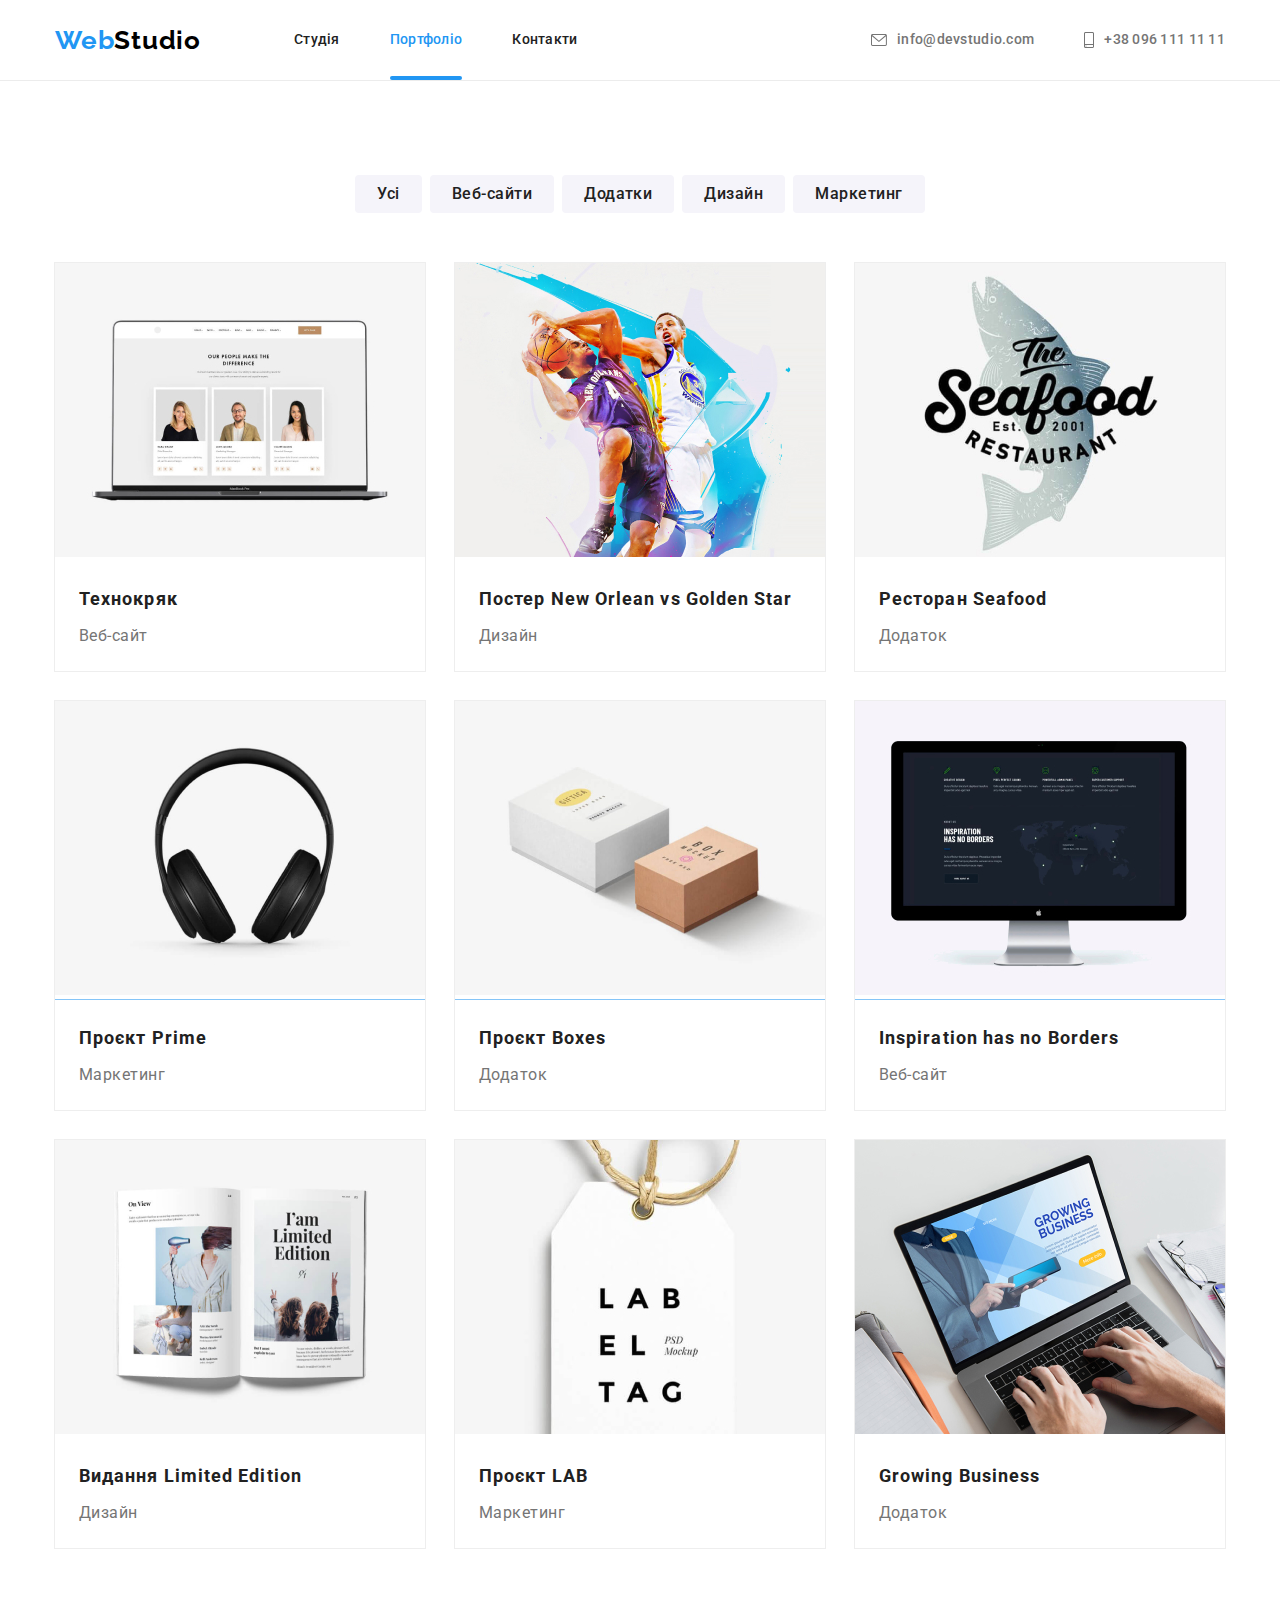
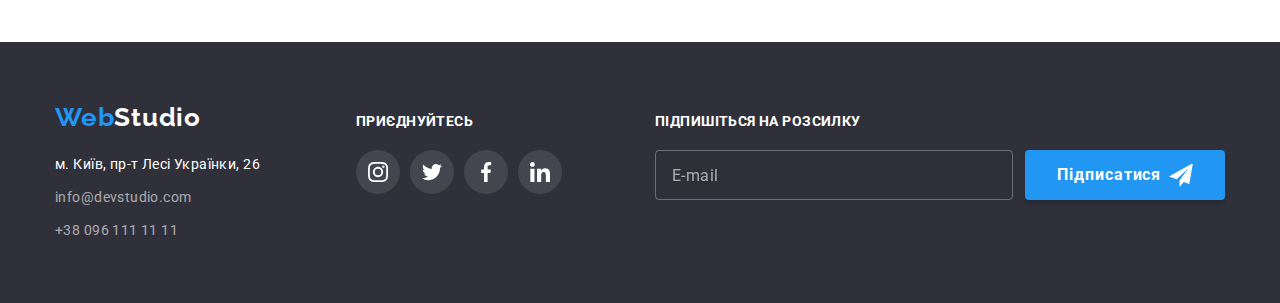
==== portfolio.html @ b63fa40c "kopihw6" ====
<!DOCTYPE html>
<html lang="uk">
<head>
    <meta charset="UTF-8">
    <meta http-equiv="X-UA-Compatible" content="IE=edge">
    <meta name="viewport" content="width=, initial-scale=1.0">
    <link rel="preconnect" href="https://fonts.googleapis.com">
<link rel="preconnect" href="https://fonts.gstatic.com" crossorigin>
<link href="https://fonts.googleapis.com/css2?family=Raleway:wght@700&family=Roboto:wght@400;500;700;900&display=swap" rel="stylesheet">
<link rel="stylesheet" href="https://cdnjs.cloudflare.com/ajax/libs/modern-normalize/1.1.0/modern-normalize.min.css">     
<link rel="stylesheet" href="css/styles.css">
    <title lang="en">Портфоліо</title>
</head>
 <body>
    <!-- шапка-->
    <header class="header ">
      <div class="header-menu container">
      <a class="header-link link" href="./index.html"><span class="colortext">Web</span>Studio</a>
      <nav>
        <ul class="header-list" > 
          <li class="header-list-item list" ><a class="header-links link" href="./index.html"> Студія</a></li>
          <li class="header-list-item list"><a class="header-links link current" href="./portfolio.html">Портфоліо</a></li>
          <li class="header-list-item list"><a class="header-links link" href="#">Контакти</a></li>
        </ul>
      </nav>
      <ul class="kontakt">
        <li class="contakt-item list">
          <a class="header-mail link kontakt-link" href="mailto:info@devstudio.com">
            <svg class="kontakt-icon" width="16" height="12">
              <use href="./images/icons.svg#envelope" ></use>
            </svg>
            info@devstudio.com</a>
        </li>
        <li class="contakt-item list">
          <a class="header-tel link" href="tel:+380961111111">
            <svg class="kontakt-icon" width="10" height="16">
              <use href="./images/icons.svg#smartphone" ></use>
            </svg> 
            +38 096 111 11 11</a></li>
      </ul>
    </div>
    </header>
    <!-- Главная-->
   <main>
       <!-- Фильтр- кнопки-->
       <section class="section">
        <div class="container">
        <h1 class="visually-hidden">Кнопки</h1>
        <ul class="button">
      <li class="button-item list"><button class="buttons" type="button">Усі</button></li>
      <li class="button-item list"><button class="buttons" type="button">Веб-сайти</button></li>
      <li class="button-item list"><button class="buttons" type="button">Додатки</button></li>
      <li class="button-item list"><button class="buttons" type="button">Дизайн</button></li>
      <li class="button-item list"><button class="buttons" type="button">Маркетинг</button></li>
    </ul>

    <!--список с фото-->

     <ul class="photo">
       <li class="photo-item list">
        <a class="link photo-link"  href="">
          <div class="wrapper">
           <img class="img" src="./images/img12.jpg" alt="Технокряк" width="370" height="294"> 
         
          <p class="wrapper-text">
            Ресурс пропонує комплексні пропозиції з різним
             рівнем функціоналу та сервісів. 
            Все це дозволить відвідувачу отримати вичерпні 
            відомості про компанію чи приватну особу.
          </p>  
          </div>
          
         <div class="photo-dop">
          <h2 class="photo-title">
           Технокряк
          </h2>
          <p class="photo-text">
           Веб-сайт
          </p>
         </div>
        </a>
         
      </li>

    <li class="photo-item list">
      <a class="link photo-link"  href="">
        <div class="wrapper">
      <img src="./images/img13.jpg" alt="Постер  New Orleajn vs Golden Star" width="370" height="294">
      <p class="wrapper-text">
        Ресурс пропонує комплексні пропозиції з різним
         рівнем функціоналу та сервісів. 
        Все це дозволить відвідувачу отримати вичерпні 
        відомості про компанію чи приватну особу.
      </p>  
      </div>
         <div class="photo-dop"> 
           <h2 class="photo-title">
          Постер<span lang="en"> New Orlean vs Golden Star</span> 
        </h2>
        <p class="photo-text">
          Дизайн
        </p> 
         </div>
        </a>
    </li>
    
      <li class="photo-item list">
        <a class="link photo-link"  href="">
          <div class="wrapper">
       <img src="./images/img18.jpg" alt="Ресторан Seafood" width="370" height="294">
       <p class="wrapper-text">
        Ресурс пропонує комплексні пропозиції з різним
         рівнем функціоналу та сервісів. 
        Все це дозволить відвідувачу отримати вичерпні 
        відомості про компанію чи приватну особу.
      </p>  
      </div>
       <div class="photo-dop">
         <h2 class="photo-title">
        Ресторан <span lang="en"> Seafood</span> 
       </h2>
       <p class="photo-text">
         Додаток
       </p>
       </div>
      </a>
      </li>

      <li class="photo-item list">
        <a class="link photo-link"  href="">
          <div class="wrapper">
        <img src="./images/img11.jpg" alt="Проєкт Prime" width="370" height="294">
        <p class="wrapper-text">
          Ресурс пропонує комплексні пропозиції з різним
           рівнем функціоналу та сервісів. 
          Все це дозволить відвідувачу отримати вичерпні 
          відомості про компанію чи приватну особу.
        </p>  
        </div>
        <div class="photo-dop">
           <h2 class="photo-title">Проєкт <span lang="en"> Prime</span>
           </h2>
        <p class="photo-text">
          Маркетинг
        </p>
        </div>
        </a>
      </li>

      <li class="photo-item list">
        <a class="link photo-link"  href="">
          <div class="wrapper">
        <img src="./images/img19.jpg" alt="Проєкт Boxes" width="370" height="294">
        <p class="wrapper-text">
          Ресурс пропонує комплексні пропозиції з різним
           рівнем функціоналу та сервісів. 
          Все це дозволить відвідувачу отримати вичерпні 
          відомості про компанію чи приватну особу.
        </p>  
        </div>
        <div class="photo-dop">
         <h2 class="photo-title">
          Проєкт <span lang="en"> Boxes</span>
        </h2>
        <p class="photo-text">
          Додаток
        </p> 
        </div>
        </a>
      </li>

       <li class="photo-item list">
        <a class="link photo-link"  href="">
          <div class="wrapper">
         <img src="./images/img17.jpg" alt="Inspiration has no Borders" width="370" height="294" >
         <p class="wrapper-text">
          Ресурс пропонує комплексні пропозиції з різним
           рівнем функціоналу та сервісів. 
          Все це дозволить відвідувачу отримати вичерпні 
          відомості про компанію чи приватну особу.
        </p>  
        </div>
         <div class="photo-dop">
            <h2 lang="en" class="photo-title">Inspiration has no Borders</h2>
         <p class="photo-text">
          Веб-сайт
         </p>
         </div>
        </a>
      </li>

       <li class="photo-item list">
        <a class="link photo-link"  href="">
          <div class="wrapper">
         <img src="./images/img16.jpg" alt="Видання Limited Edition" width="370" height="294">
         <p class="wrapper-text">
          Ресурс пропонує комплексні пропозиції з різним
           рівнем функціоналу та сервісів. 
          Все це дозволить відвідувачу отримати вичерпні 
          відомості про компанію чи приватну особу.
        </p>  
        </div>
         <div class="photo-dop">
           <h2 class="photo-title">
             Видання <span lang="en"> Limited Edition</span> 
        </h2>
         <p class="photo-text">
           Дизайн
        </p>
         </div>
        </a>
      </li>

       <li class="photo-item list">
        <a class="link photo-link"  href="">
          <div class="wrapper">
        <img src="./images/img15.jpg" alt="Проєкт LAB" width="370" height="294">
        <p class="wrapper-text">
          Ресурс пропонує комплексні пропозиції з різним
           рівнем функціоналу та сервісів. 
          Все це дозволить відвідувачу отримати вичерпні 
          відомості про компанію чи приватну особу.
        </p>  
        </div>
        <div class="photo-dop">
          <h2 class="photo-title">
         Проєкт <span lang="en"> LAB</span>
       </h2> 
        <p class="photo-text">
          Маркетинг
       </p>
        </div>
        </a>
      </li>

      <li class="photo-item list">
        <a class="link photo-link"  href="">
          <div class="wrapper">
        <img src="./images/img14.jpg" alt="Growing Business" width="370" height="294">
        <p class="wrapper-text">
          Ресурс пропонує комплексні пропозиції з різним
           рівнем функціоналу та сервісів. 
          Все це дозволить відвідувачу отримати вичерпні 
          відомості про компанію чи приватну особу.
        </p>  
        </div>
        <div class="photo-dop">
            <h2 class="photo-title" lang="en">
          Growing Business
        </h2>
        <p class="photo-text">
          Додаток
        </p>
        </div>
        </a>
      </li>

     </ul>
    </div>
    </section>
  </main>

 <!--підвал-->
 <footer class="footer ">
  <div class="container footer-container">
  <div class="footer-nav">
  <a class="footer-link link" href="./index.html"> <span class="colortext">Web</span>Studio</a>
  <address class="adress">
    <p class="adress-text">м. Київ, пр-т Лесі Українки, 26 </p>
    <ul class="">
      <li class="list">
        <a class="footer-mail link" href="mailto:info@devstudio.com">info@devstudio.com</a>
      </li>
      <li class="list">
        <a class="footer-tel link" href="tel:+380961111111">+38 096 111 11 11</a></li>
    </ul>
  </address>
  </div>
  <div class="footer-cot-seti">
    <h2 class="title-cot-seti">
      приєднуйтесь
    </h2>
    <ul class="footer-cot-list">
      <li class="footer-cot-item">
          <a class="footer-cot-link" href="">
            <svg class="footer-cot-icon" width="20" height="20">
              <use href="./images/icons.svg#instagram-">
              </use>
            </svg>
          </a>
      </li>
      <li class="footer-cot-item">
        <a class="footer-cot-link" href="">
          <svg class="footer-cot-icon" width="20" height="20">
            <use href="./images/icons.svg#twitter-1">
            </use>
          </svg>
        </a>
      </li>
      <li class="footer-cot-item">
        <a class="footer-cot-link" href="">
          <svg class="footer-cot-icon"  width="20" height="20">
            <use href="./images/icons.svg#facebook">
            </use>
          </svg>
        </a>
      </li>
      <li class="footer-cot-item">
        <a class="footer-cot-link" href="">
          <svg class="footer-cot-icon"  width="20" height="20">
            <use href="./images/icons.svg#linkedin-1">
            </use>
          </svg>
        </a>
      </li>
    </ul>
  </div>
  <form class="js-speaker-form footer-form" >
    <h2 class="footer-form-title">Підпишіться на розсилку</h2>
<ul class="form-item">
 <li class="form-list">
   <label for="mail">  </label>
        <input class="footer-form-mail" type="email" name="mail" id="mail" placeholder="E-mail">
 </li>
 <li class="form-list">
   <button class="footer-form-btn" type="submit">Підписатися
     <svg class="footer-form-icon" width="24" height="24">
       <use href="./images/icons.svg#icon-send" ></use>
     </svg> 
    </button>
 </li>
</ul>
 </form>
</div>
</footer>
 </body>
</html>
---- css/styles.css ----
/* основной цвет #212121 */
/* вторичній цвет #757575 */
/* белый #FFFFFF*/
/* акцент-синий #2196F3*/
/* background: #F5F4FA;
background: #2F303A;
 */

:root{
    --primary-text-color:#212121;
    --titl-text-color:#757575;
    --accent-color:#2196F3;
    --background-color:#F5F4FA;
    --background-color-footer:#2F303A;
    --color-white: #fff;
    --timing-function: cubic-bezier(0.4, 0, 0.2, 1);

    
}
 
body {
    font-family: 'Roboto', sans-serif;
    background: #FFFFFF;
    color: var(--primary-text-color);
}

.container {
    width: 1200px;
    margin: 0 auto; 
    padding: 0 15px;
    padding-right: 15px; 
    /* background-color: aqua;  */

}

p,
h1,
h2,
h3,
h4,
h5,
h6
{
margin: 0;
}
ul {
    margin: 0;
    padding-left: 0;
    list-style: none;
}
.section{
    padding: 94px 0;
}
/* ----------------------шапка - header----------------------*/
.header-link{
    font-family: 'Raleway';
    font-style: normal;
    font-weight: 700;
    font-size: 26px;
    line-height: 1.19;
    letter-spacing: 0.03em;
    color: black;
    transition: color 250ms cubic-bezier(0.4, 0, 0.2, 1);
}
.colortext
{
    color: var(--accent-color)  ;
}
.list{
    list-style: none;
    margin: 0;
    padding: 0;
}
.link{
    text-decoration: none;
}
.header{
    background-color:#FFFFFF ;
    border-bottom: 1px solid #ececec;
}
.header-links{ 
    display: block;
    padding-top: 32px;
    padding-bottom: 32px;  
    font-weight: 500;
    font-size: 14px;
    line-height: 1.14;
    letter-spacing: 0.02em;
    color: var(--primary-text-color);
    transition:  color 250ms cubic-bezier(0.4, 0, 0.2, 1);
/* position: relative; */
}

.header-links:hover,
.header-links:focus {
    color: var(--accent-color);
}
.header-link:hover,
.header-link:focus {
    color: var(--accent-color);
}
.header-list {
    display: flex; 
    margin-left: 93px;
     
}

.header-list-item:not(:last-child)
{
    margin-right: 50px;
}

.header-mail, .header-tel {
    display:flex;
    align-items: center;
    padding-top: 32px;
    padding-bottom: 32px; 
    font-weight: 500;
    font-size: 14px;
    line-height: 1.14;
    letter-spacing: 0.02em;
    color: var(--titl-text-color);
    transition: color 250ms cubic-bezier(0.4, 0, 0.2, 1);
}
.header-mail:hover, .header-tel:hover,
.header-mail:focus, .header-tel:focus
{   color: var(--accent-color);}
.kontakt{
    display: flex;
    margin-left: auto;
    justify-content: center;
}
.contakt-item:not(:last-child){
    margin-right: 50px;
}
.header-menu{
    display: flex;
    align-items: center;
}
/* подчеркивание для активной страницы */
.current
{
    position: relative; 
    color:var(--accent-color);
    transition-property: background-color;
    transition-duration: 250ms; 
}
.current::after{
 position: absolute; 
    content: "";
    display: block;
    color: var(--accent-color);
    /* top: 97%;   */
    left: 0;
    bottom: 0; 
    width: 100%;
    height: 4px;
    background-size: cover; 
    background-color: var(--accent-color);
    border-radius: 2px;
    transition: 250ms cubic-bezier(0.4, 0, 0.2, 1);
}
/* иконки в контактах в шапке */
.kontakt-icon{
    fill: currentColor;
    margin-right: 10px;
}

/* -------------шапка в mane--------------- */
.overlay{
    background-image:linear-gradient(to right, rgba(47, 48, 58, 0.4),rgba(47, 48, 58, 0.4)),
     url(../images/header.jpg);
    margin-left: auto;
    margin-right: auto;
    max-width: 1600px;
    height: 600px;
    background-color:  #C4C4C4;
    background-repeat: no-repeat;
    background-size: cover;
   
}
.hat{
    padding: 200px 0;
    text-align: center;   
    
   

    
}
.hat-title{
    font-weight: 900;
    font-size: 44px;
    line-height: 1.36;
     text-align: center;  
    letter-spacing: 0.06em;
    text-transform: uppercase;
    color: #FFFFFF;
    margin-top: 0;
    margin-bottom: 30px;
    margin-right: auto;
    margin-left:auto;
    width: 696px;
}

.hat-btn{
    display: inline-block;
     align-items: center; 
    font-family: 'Roboto';
    font-style: normal;
    font-weight: 700;
    font-size: 16px;
    line-height: 1.87;
    background-color:var(--accent-color) ;
    color: #FFFFFF;
    cursor: pointer;
    letter-spacing: 0.06em;
    border-radius: 4px;
    padding: 10px 32px;
    border: none;
    text-align: center; 
    min-width: 216px;
 
    }  


    /* модалка */
    .backdrop{
        position: fixed;
        top: 0;
        left: 0;
        width: 100%;
        height: 100%;
        background:  rgba(0, 0, 0, 0.2);
        transition: opacity 300ms linear, visibility 300ms linear;
    }
    .modal{
position: absolute;
width: 528px;
min-height: 581px;
left: 50%;
top: 50%;
background: #FFFFFF;
box-shadow: 0px 1px 3px rgba(0, 0, 0, 0.12), 0px 1px 1px rgba(0, 0, 0, 0.14), 0px 2px 1px rgba(0, 0, 0, 0.2);
border-radius: 4px;
transform: translate(-50%, -50%) scale(1);
transition: transform 250ms cubic-bezier(0.4, 0, 0.2, 1);
    }
.backdrop.is-hidden .modal{
    transform: translate(-50%, -50%) scale(0);
    transition: transform 250ms cubic-bezier(0.4, 0, 0.2, 1);
}
    

   
  .icon-close:focus, .icon-close:hover, 
   .btn-close:focus, .btn-close:hover {
    fill: var(--accent-color);


   }
   .btn-close{
    position: absolute;
    background: #fff;
    border: 1px solid rgba(0, 0, 0, 0.1);
    display: flex;
    align-items: center;
    justify-content: center;
    width: 30px;
    height: 30px;
    border-radius: 50%;
    top: 8px;
    right: 8px;
    cursor: pointer;
    fill: #000;;
    z-index: 3;

   }
   .backdrop.is-hidden{
    opacity: 0;
    pointer-events: none;
    visibility: hidden;
   }
   
/* -------------------особенности -----------------*/
.visually-hidden {
    position: absolute;
    width: 1px;
    height: 1px;
    margin: -1px;
    border: 0;
    padding: 0;
    white-space: nowrap;
    clip-path: inset(100%);
    clip: rect(0 0 0 0);
    overflow: hidden;}
.property-list{
    display: flex;
    
}
.property-item{
    width: 270px;
}
 /* .property-item::before{ 
    display:block;
    content:"";
    height: 120px;
    background-size: 70px; 
    background-repeat: no-repeat;
    background-position: center;
    background-color: #F5F4FA;
    border-radius: 4px;
    margin-bottom: 30px;
}
.icon-antenna::before{
   
    background-image: url(../images/antenna\ 1.svg);
}
.icon-clock::before{
    background-image: url(../images/clock\ 1.svg);
}
.icon-diagram::before{
    background-image: url(../images/diagram\ 1.svg);
}
.icon-astranavt::before{
background-image: url(../images/astronaut\ 1.svg); } */

.property-item:not(:last-child){
    margin-right: 30px;
}    

 .icon-link{
    color: var(--primary-text-color);
    display: flex;
    align-items: center;
    justify-content: center;
    background:var(--background-color);
    width: 270px;
    height: 120px;
    border:none;
    border-radius: 4px;
    margin-bottom: 30px;

}
.icon-sot{
    fill: currentColor;
}
.property-titles{
    font-weight: 700;
    font-size: 14px;
    line-height: 1.14;
    letter-spacing: 0.03em;
    text-transform: uppercase;
    color: var(--primary-text-color);
    margin-bottom: 10px;

}
.property-text{
    font-size: 14px;
    line-height: 1.71;
    letter-spacing: 0.03em;
    color: var(--titl-text-color);
}

/* -------------------наши роботі--------------- */
 .work-title{
    font-weight: 700;
    font-size: 36px;
    line-height: 1.16;
    text-align: center; 
    letter-spacing: 0.03em;
    color:var(--primary-text-color);
    margin-bottom: 50px;
    }
.work
{ padding-bottom: 94px;}
    .work-list{
        display: flex;
    }
    .work-item:not(:last-child){
        margin-right: 32px;
    }
.work-link{
    position: relative; 
    display: block;
    line-height: 0;
}
.work-text{
  position: absolute;  
 font-weight: 700;
font-size: 14px;
line-height: 1.14;
text-align: center;
letter-spacing: 0.03em;
text-transform: uppercase;  
bottom: 0;
right: 0;
width: 370px;
height: 70px;
padding-top: 27px;
text-align: center;
background: rgba(47, 48, 58, 0.8);
color: #ffffff;
}


/* ---------команда--------------- */

.team{
    background: #F5F4FA;
}
 .team-title{
    font-weight: 700;
    font-size: 36px;
    line-height: 1.16;
    text-align: center; 
    letter-spacing: 0.03em;
    color:var(--primary-text-color);
    margin-bottom: 50px;
 }
 .team-list{
    display: flex;
    
 }
 .team-item{
width: 270px;
left: 815px;
top: 1632px;
background: #FFFFFF;
box-shadow: 0px 1px 3px rgba(0, 0, 0, 0.12), 0px 1px 1px rgba(0, 0, 0, 0.14), 0px 2px 1px rgba(0, 0, 0, 0.2);
border-radius: 0px 0px 4px 4px;
 }
 .team-item:not(:last-child){
    margin-right: 30px;
 }
  .team-item-title{
    font-weight: 500;
    font-size: 16px;
    line-height: 1.18;
    text-align: center;
    letter-spacing: 0.03em;
    color: var(--primary-text-color);
    
  }
  .team-item-text{
    font-size: 16px;
    line-height: 1.18;
    text-align: center;
    letter-spacing: 0.03em;
    color: var(--titl-text-color);
    padding-top: 10px; 
  }
 .team-dop{
    padding: 30px 0;
    text-align: center;
   

/* Наша команда -- соц сети  */
    
} 
.team-cot-link{
    color:  #AFB1B8;
    display: flex;
    align-items: center;
    justify-content: center;
    width: 44px;
    height: 44px;
    border-radius: 50%;
    background:var(--color-white);
  
    transition: color 250ms linear,background 250ms linear;
}
.team-cot-link:hover, .team-cot-link:focus{
   background-color: var(--accent-color);
   color: var(--color-white);
}
.team-cot-icon{
    fill: currentColor;
}
.team-cot-list{
    display: flex;
    align-items: center;
    justify-content: center;
    margin-top: 16px;
  
 
}
.team-cot-item:not(:last-child){
    margin-right: 10px;
}
/* ПОСТОЯННЫЕ КЛИЕНТЫ */
.klients-title{
font-style: normal;
font-weight: 700;
font-size: 36px;
line-height: 1.16;
text-align: center;
letter-spacing: 0.03em;
margin-bottom: 50px;
color: var(--primary-text-color);
}
.klients-item{
    width: 170px;
    height: 92px;   
}
      .klients-link{
        color:  #AFB1B8;
        display: flex;
        align-items: center;
        justify-content: center;
        background:var(--color-white);
        width: 100%;
        height: 100%;
        border: 1px solid #AFB1B8;
        border-radius: 4px;
    
        transition: color 250ms linear, border 250ms linear;
    }
    .klients-link:hover, .klients-link:focus{
       color: var(--accent-color);
       border-color: var(--accent-color);
    }
    .klients-icon{
        fill: currentColor;
    }
    .klients-list{
        display: flex;
     
    }
    .klients-item:not(:last-child){
        margin-right: 30px;
    }  
/* ----------------футер-подвал ------------------*/
.footer-mail, .footer-tel{
    display: inline-block;
    font-style: normal;
    font-size: 14px;
    line-height: 1.71;
    letter-spacing: 0.03em;
    color: rgba(255, 255, 255, 0.6);
   transition: color 250ms cubic-bezier(0.4, 0, 0.2, 1);  
}
.footer-mail{
 padding-bottom:  9px; 
 
}

.footer-mail:hover, .footer-tel:hover,
.footer-mail:focus, .footer-tel:focus{
    color: var(--accent-color);
}
.footer{
    display: block;
    background: #2F303A;
    padding-top: 60px;
    padding-bottom: 60px;
}
.footer-container{
    display: flex;
    align-items: baseline;
}
.footer-nav{
    display: block;
    width: 231px;
}
.adress-text{
    display:inline-block;
    font-style: normal;
    font-size: 14px;
    line-height: 1.71;
    letter-spacing: 0.03em;
    color: #FFFFFF;
    padding-bottom: 9px;
}
.footer-link{
    display: inline-block;
    font-family: 'Raleway';
    font-style: normal;
    font-weight: 700;
    font-size: 26px;
    line-height: 1.19;
    letter-spacing: 0.03em;
    color: #FFFFFF;
    margin-bottom: 20px;
    transition:color 250ms cubic-bezier(0.4, 0, 0.2, 1);

}
.footer-link:hover, .footer-link:focus
{color: var(--accent-color);}
.address{
    display:block;
}

/* Социалные сети в футере */


/* присойденяйтесь */
.footer-cot-seti{
    margin-left: 70px;
}
.title-cot-seti{
display: block;
font-style: normal;
font-weight: 700;
font-size: 14px;
line-height: 1.14;
letter-spacing: 0.03em;
text-transform: uppercase;
color: #FFFFFF;
margin-bottom: 20px;
}
.footer-cot-item{
    width: 44px;
    height: 44px;
}
.footer-cot-link{
    color: #FFFFFF;
    display: flex;
    align-items: center;
    justify-content: center;
    width: 100%;
    height: 100%;
    border-radius: 50%;
    background: rgba(255, 255, 255, 0.1);
    transition: color 250ms linear, background 250ms linear;
}
.footer-cot-link:hover, 
.footer-cot-link:focus{
   background-color: var(--accent-color);
}
.footer-cot-icon{
    fill: currentColor;
}
.footer-cot-list{
    display: flex;
}
.footer-cot-item:not(:last-child){
    margin-right: 10px;
}
/*  -------PORTFOLIO------------------- */
.button{
    display: flex;
    margin-left: auto;
    justify-content:center;
    margin-bottom: 50px;

}
.button-item:not(:last-child){
    margin-right: 8px;
}

.buttons{
display:inline-block;
cursor: pointer;
border-radius: 4px;
padding: 6px 22px;
border:none;
font-family: 'Roboto';
font-style: normal;
font-weight: 500;
font-size: 16px;
line-height: 1.62;
text-align: center;
letter-spacing: 0.03em;
color: var(--primary-text-color);
background: #F5F4FA;

 transition: color 250ms linear, background 250ms linear;
}
.buttons:hover,
.buttons:focus{
    color: #FFFFFF;
    background: var(--accent-color);
    box-shadow: 0px 3px 1px rgba(0, 0, 0, 0.1),
     0px 1px 2px rgba(0, 0, 0, 0.08), 
     0px 2px 2px rgba(0, 0, 0, 0.12);
    
}
.photo-title{
 font-weight: 700;
font-size: 18px;
line-height: 2;
letter-spacing: 0.06em;
margin-bottom: 4px;
color: var(--primary-text-color);


}
.photo-text{
font-size: 16px;
line-height: 1.88;
letter-spacing: 0.03em;
color: var(--titl-text-color);

}
.photo-link{
    display: block;
    background-color: var(--color-white);
    transition: box-shadow 250ms cubic-bezier(0.4, 0, 0.2, 1);
}
.photo-link:hover, 
.photo-link:focus{
    box-shadow: 0px 1px 1px rgba(0, 0, 0, 0.12),
     0px 4px 4px rgba(0, 0, 0, 0.06), 
     1px 4px 6px rgba(0, 0, 0, 0.16);
}
.photo{
display: flex;
flex-wrap: wrap;
list-style: none;

}
.photo-item{
   margin-right: 30px;
   margin-bottom: 30px;
   outline: 1px solid #eee; 
 
}
.photo-dop{
padding: 20px 24px;
}
.photo-item:nth-child(3n){
    margin-right: 0;
}
.photo-item:nth-last-child(-n+3){
    margin-bottom: 0;
}
/* ОБВЕРТКА НА ФОТО */

.wrapper{
   position: relative;  
   overflow: hidden;
}
.wrapper-text{
    position: absolute;
    top: 0;
    left: 0;
    font-size: 18px;
    line-height: 1.56;
    letter-spacing: 0.03em;
    color: #FFFFFF;
    background-color: rgba(33, 150, 243, 0.9);
    justify-content: center;
    align-items: center;
    width: 100%;
    height: 100%;
    padding-left: 24px;
    padding-right: 24px;
    padding-top: 63px;
    transform: translateY(100%);
    transition: transform 250ms cubic-bezier(0.4, 0, 0.2, 1);
    overflow: auto;
}
.photo-link:hover .wrapper-text{
    transform: translateY(0);
}
/* форма модалки */
.modal-form{
    
    padding: 40px;
} 
.modal-form-title{
    display:block;
    font-style: normal;
    font-weight: 700;
    font-size: 20px;
    line-height: 1.15;
    text-align: center;
    letter-spacing: 0.03em;
  margin-bottom: 30px;
    color: var(--primary-text-color);
}
.modal-form-name, .modal-form-tel,
.modal-form-mail{
 position: relative;
  margin-bottom: 28px;
}


.modal-input{
width: 100%;
 height: 40px; 
   bottom: 0;
    left: 0;
    border: 1px solid rgba(33, 33, 33, 0.2); 
  padding-left: 42px;
  padding-top: 12px;
  padding-bottom: 12px;
border-radius: 4px;
cursor: pointer;
font-weight: 400;
font-size: 12px;
line-height: 1.6;
letter-spacing: 0.01em;
color: var(--primary-text-color);
transition: outline 250ms linear;
    outline: transparent;
    transition-property: background-color, fill;
    transition-duration: 250ms;
    transition-timing-function: var(--timing-function);

} 
.modal-form-comment{
    
    position: relative;
    width: 100%;
    height: 120px;

   
}
.modal-label-comment{
    position: absolute;
    font-size: 12px;
    line-height: 1.16;
    letter-spacing: 0.01em;
    color: var(--titl-text-color);
    top: 0;
    left: 0;
    transform: translateY(-120%);

}
.modal-comment{
    
width: 100%;
height: 120px;
  
    border: 1px solid rgba(33, 33, 33, 0.2); 
  
border-radius: 4px;
cursor: pointer;
padding: 12px 16px; 
font-weight: 400;
font-size: 12px;
line-height: 1.6;
letter-spacing: 0.01em;
 resize: none; 
color:var(--primary-text-color);
outline: transparent;
transition: color 250ms linear;
}
.modal-form-comment textarea::placeholder{
font-size: 12px;
line-height: 1.16;
letter-spacing: 0.01em;
color: rgba(117, 117, 117, 0.5);
}
.modal-form-comment textarea{
    color: var(--primary-text-color);
}
.modal-label{
    position: absolute;
    display:block;
   
    margin-bottom: 4px;
   padding-bottom: 4px;
    font-style: normal;
font-weight: 400;
font-size: 12px;
line-height: 1.6;
letter-spacing: 0.01em;
color: var(--titl-text-color);
    top: -50%;
    left: 0;

}
.madal-form-policy{

    display:flex;
justify-content: center;
    align-items: center;
  
   padding-top: 20px; 
    
}

.modal-label-policy{  
    display:flex;
font-family: 'Roboto';
font-style: normal;
font-weight: 400;
font-size: 14px;
line-height: 1.71;
letter-spacing: 0.03em;
color: #757575;
align-items: center;
justify-content: center;


}
 .checkbox{
    position: absolute;
    width: 1px;
    height: 1px;
    margin: -1px;
    border: 0;
    padding: 0;
    clip: rect(0 0 0 0);
    overflow: hidden; 
}
/*.modal-icon{
    display: inline-block;
    height: 15px;
    width: 16px;
    border: 2px solid var(--primary-text-color);
    border-radius: 2px;
    margin-right: 7px; 
}
.checkbox:checked + .modal-icon{
     background-color: var(--accent-color);
    background-image: url(../images/iconcheck.svg);
    background-size: contain;
    background-origin: border-box; 
    border: var(--accent-color); } */


  
    .modal-icon{
        display: block;
        height: 15px;
        width: 16px;
        background-color: var(--color-white);
        border: 2px solid var(--primary-text-color);
        border-radius: 2px;
        margin-right: 7px; 
        transition: background 250ms linear;

    }
     .checkbox:checked + .modal-icon{
        background-color: var(--accent-color); 
        border: var(--accent-color);
    } 

.btn-modal-form{
display: block;
width: 200px;
height: 50px;
background-color: var(--accent-color);
color: var(--color-white);
border: none;
box-shadow: 0px 4px 4px rgba(0, 0, 0, 0.15);
border-radius: 4px;
cursor: pointer;
font-family: 'Roboto';
font-style: normal;
font-weight: 700;
font-size: 16px;
line-height: 1.88;
align-items: center;
text-align: center;
letter-spacing: 0.06em;
margin: 30px auto 0;
transition-property: background-color, fill;
transition-duration: 250ms;
transition-timing-function: var(--timing-function);
}
.policy-link{
    font-size: 14px;
    line-height: 1.71;
    letter-spacing: 0.03em;
    line-height: 1px;
    text-decoration-line:underline; 
    color:var(--accent-color);
    margin-left: 5px;
}
 
.name-svg{
    position: absolute;
    left: 12px;
    top: 50%;
    color: var(--accent-color);
    display: inline-block;
    transform: translateY(-50%);
    transition: color 250ms linear 0s;
}
 .modal-input:focus ~ .name-svg{
    fill: #2196F3;
}   
.modal-input:focus, .modal-comment:focus{
  outline: #2196F3 1px solid; 
}




/* форма футера */
.footer-form{
   display: block;
    margin-left: 93px;
    width: 570px;
    height: 86px;
    /* justify-content: space-between; */
     
}
.footer-form-title{
display: block;
font-weight: 700;
font-size: 14px;
line-height: 1.14;
letter-spacing: 0.03em;
text-transform: uppercase;
margin-bottom: 20px;
color: #FFFFFF;

}
.footer-form-btn{
    display: flex;
    align-items: center;
    text-align: center;
    justify-content: space-around;
    padding: 10px 28px;
margin: 0;
width: 200px;
height: 50px;
background-color: var(--accent-color);
color: var(--color-white);
font-family: 'Roboto';
font-style: normal;
font-weight: 700;
font-size: 16px;
line-height: 1.88;
letter-spacing: 0.06em;
border: none;
box-shadow: 0px 4px 4px rgba(0, 0, 0, 0.15);
border-radius: 4px;
cursor: pointer;
}
.footer-form-icon{
    fill: var(--color-white);
}
.form-list input{
height: 50px;
width: 358px;
margin: 0;
padding-left: 16px;
padding-top: 15px;
padding-bottom: 15px;
background: none;
border: 1px solid rgba(255, 255, 255, 0.3);
filter: drop-shadow(0px 4px 4px rgba(0, 0, 0, 0.15));
border-radius: 4px;
color: var(--color-white);
transition: color 250ms linear;
}
.form-list input::placeholder{
font-size: 16px;
line-height: 1.25;
display: flex;
align-items: center;
letter-spacing: 0.03em;
color: rgba(255, 255, 255, 0.6);

}
.form-item{
    display: flex;
}
.form-list:not(:last-child){
    margin-right: 12px;
}
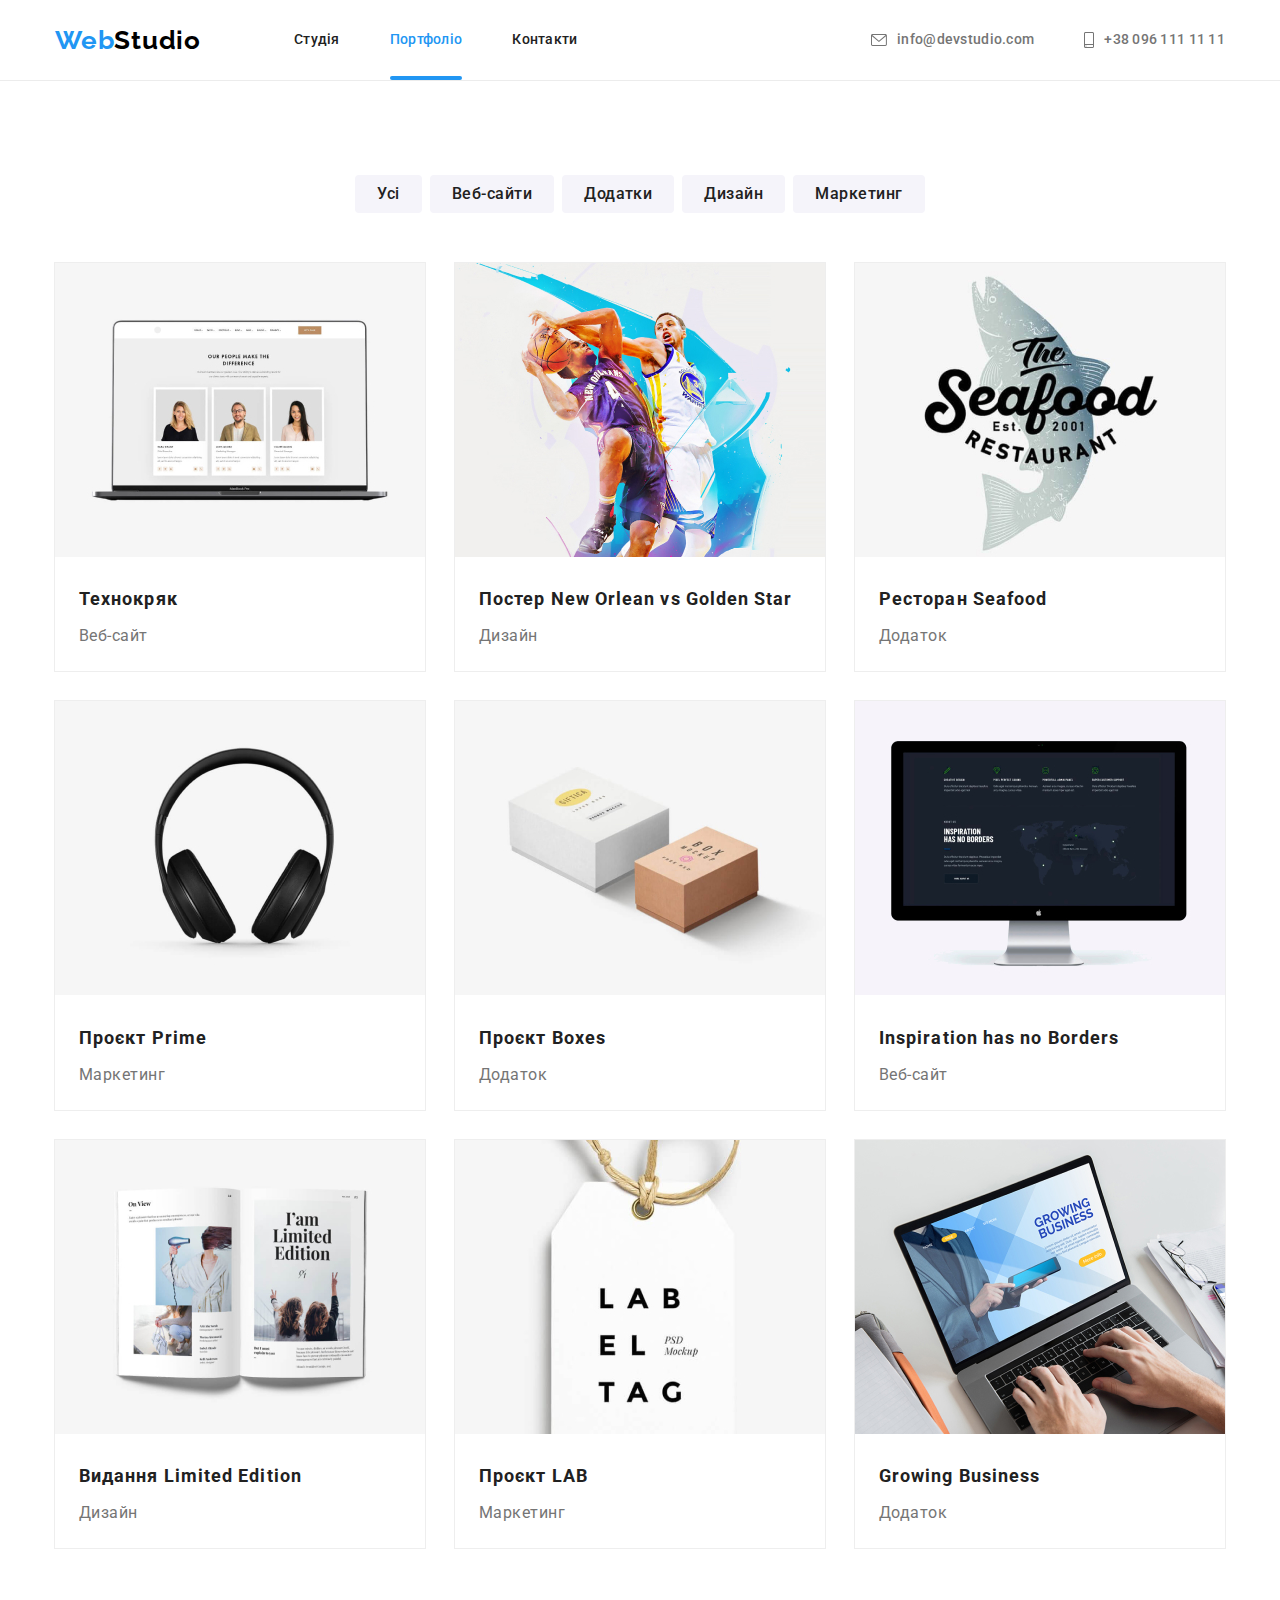
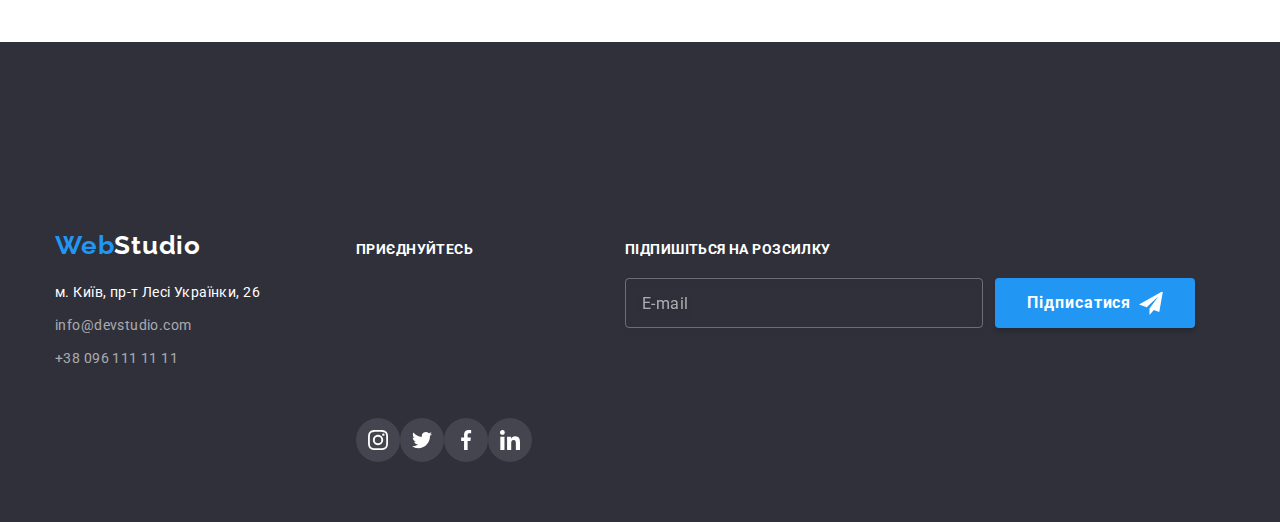
==== commit 69b187a9: "hw7" ====
--- a/portfolio.html
+++ b/portfolio.html
@@ -8,7 +8,9 @@
 <link rel="preconnect" href="https://fonts.gstatic.com" crossorigin>
 <link href="https://fonts.googleapis.com/css2?family=Raleway:wght@700&family=Roboto:wght@400;500;700;900&display=swap" rel="stylesheet">
 <link rel="stylesheet" href="https://cdnjs.cloudflare.com/ajax/libs/modern-normalize/1.1.0/modern-normalize.min.css">     
-<link rel="stylesheet" href="css/styles.css">
+<link rel="stylesheet" href="https://cdnjs.cloudflare.com/ajax/libs/modern-normalize/1.1.0/modern-normalize.min.css" 
+integrity="sha512-wpPYUAdjBVSE4KJnH1VR1HeZfpl1ub8YT/NKx4PuQ5NmX2tKuGu6U/JRp5y+Y8XG2tV+wKQpNHVUX03MfMFn9Q==" crossorigin="anonymous" referrerpolicy="no-referrer">
+<link rel="stylesheet" href="css/main.min.css">
     <title lang="en">Портфоліо</title>
 </head>
  <body>
@@ -18,22 +20,22 @@
       <a class="header-link link" href="./index.html"><span class="colortext">Web</span>Studio</a>
       <nav>
         <ul class="header-list" > 
-          <li class="header-list-item list" ><a class="header-links link" href="./index.html"> Студія</a></li>
-          <li class="header-list-item list"><a class="header-links link current" href="./portfolio.html">Портфоліо</a></li>
-          <li class="header-list-item list"><a class="header-links link" href="#">Контакти</a></li>
+          <li class="header-item list" ><a class="header-links link" href="./index.html"> Студія</a></li>
+          <li class="header-item list"><a class="header-links link current" href="./portfolio.html">Портфоліо</a></li>
+          <li class="header-item list"><a class="header-links link" href="#">Контакти</a></li>
         </ul>
       </nav>
-      <ul class="kontakt">
-        <li class="contakt-item list">
-          <a class="header-mail link kontakt-link" href="mailto:info@devstudio.com">
-            <svg class="kontakt-icon" width="16" height="12">
+      <ul class="header-contact">
+        <li class="header-contact-item list">
+          <a class="header-mail link " href="mailto:info@devstudio.com">
+            <svg class="header-contact-icon" width="16" height="12">
               <use href="./images/icons.svg#envelope" ></use>
             </svg>
             info@devstudio.com</a>
         </li>
-        <li class="contakt-item list">
+        <li class="header-contact-item list">
           <a class="header-tel link" href="tel:+380961111111">
-            <svg class="kontakt-icon" width="10" height="16">
+            <svg class="header-contact-icon" width="10" height="16">
               <use href="./images/icons.svg#smartphone" ></use>
             </svg> 
             +38 096 111 11 11</a></li>
@@ -60,7 +62,7 @@
        <li class="photo-item list">
         <a class="link photo-link"  href="">
           <div class="wrapper">
-           <img class="img" src="./images/img12.jpg" alt="Технокряк" width="370" height="294"> 
+           <img class="img" src="./images/img12.jpg" alt="Технокряк" width="370" > 
          
           <p class="wrapper-text">
             Ресурс пропонує комплексні пропозиції з різним
@@ -85,7 +87,7 @@
     <li class="photo-item list">
       <a class="link photo-link"  href="">
         <div class="wrapper">
-      <img src="./images/img13.jpg" alt="Постер  New Orleajn vs Golden Star" width="370" height="294">
+      <img  class="img" src="./images/img13.jpg" alt="Постер  New Orleajn vs Golden Star" width="370" >
       <p class="wrapper-text">
         Ресурс пропонує комплексні пропозиції з різним
          рівнем функціоналу та сервісів. 
@@ -107,7 +109,7 @@
       <li class="photo-item list">
         <a class="link photo-link"  href="">
           <div class="wrapper">
-       <img src="./images/img18.jpg" alt="Ресторан Seafood" width="370" height="294">
+       <img class="img" src="./images/img18.jpg" alt="Ресторан Seafood" width="370" >
        <p class="wrapper-text">
         Ресурс пропонує комплексні пропозиції з різним
          рівнем функціоналу та сервісів. 
@@ -129,7 +131,7 @@
       <li class="photo-item list">
         <a class="link photo-link"  href="">
           <div class="wrapper">
-        <img src="./images/img11.jpg" alt="Проєкт Prime" width="370" height="294">
+        <img class="img" src="./images/img11.jpg" alt="Проєкт Prime" width="370" >
         <p class="wrapper-text">
           Ресурс пропонує комплексні пропозиції з різним
            рівнем функціоналу та сервісів. 
@@ -150,7 +152,7 @@
       <li class="photo-item list">
         <a class="link photo-link"  href="">
           <div class="wrapper">
-        <img src="./images/img19.jpg" alt="Проєкт Boxes" width="370" height="294">
+        <img class="img" src="./images/img19.jpg" alt="Проєкт Boxes" width="370">
         <p class="wrapper-text">
           Ресурс пропонує комплексні пропозиції з різним
            рівнем функціоналу та сервісів. 
@@ -172,7 +174,7 @@
        <li class="photo-item list">
         <a class="link photo-link"  href="">
           <div class="wrapper">
-         <img src="./images/img17.jpg" alt="Inspiration has no Borders" width="370" height="294" >
+         <img class="img" src="./images/img17.jpg" alt="Inspiration has no Borders" width="370"  >
          <p class="wrapper-text">
           Ресурс пропонує комплексні пропозиції з різним
            рівнем функціоналу та сервісів. 
@@ -192,7 +194,7 @@
        <li class="photo-item list">
         <a class="link photo-link"  href="">
           <div class="wrapper">
-         <img src="./images/img16.jpg" alt="Видання Limited Edition" width="370" height="294">
+         <img class="img" src="./images/img16.jpg" alt="Видання Limited Edition" width="370" >
          <p class="wrapper-text">
           Ресурс пропонує комплексні пропозиції з різним
            рівнем функціоналу та сервісів. 
@@ -214,7 +216,7 @@
        <li class="photo-item list">
         <a class="link photo-link"  href="">
           <div class="wrapper">
-        <img src="./images/img15.jpg" alt="Проєкт LAB" width="370" height="294">
+        <img class="img" src="./images/img15.jpg" alt="Проєкт LAB" width="370" >
         <p class="wrapper-text">
           Ресурс пропонує комплексні пропозиції з різним
            рівнем функціоналу та сервісів. 
@@ -236,7 +238,7 @@
       <li class="photo-item list">
         <a class="link photo-link"  href="">
           <div class="wrapper">
-        <img src="./images/img14.jpg" alt="Growing Business" width="370" height="294">
+        <img class="img" src="./images/img14.jpg" alt="Growing Business" width="370" >
         <p class="wrapper-text">
           Ресурс пропонує комплексні пропозиції з різним
            рівнем функціоналу та сервісів. 
--- a/css/main.min.css
+++ b/css/main.min.css
@@ -0,0 +1 @@
+:root{--primary-text-color:#212121;--titl-text-color:#757575;--accent-color:#2196F3;--background-color:#F5F4FA;--background-color-footer:#2F303A;--color-white: #fff;--timing-function: cubic-bezier(0.4, 0, 0.2, 1)}p,h1,h2,h3,h4,h5,h6{margin:0}ul{margin:0;padding-left:0;list-style:none}body{font-family:"Roboto",sans-serif;background:#fff;color:var(--primary-text-color)}.list{list-style:none;margin:0;padding:0}.link{text-decoration:none}.section{padding:94px 0}.header{background-color:#fff;border-bottom:1px solid #ececec}.header-menu{display:flex;align-items:center}.header-link{font-family:"Raleway";font-style:normal;font-weight:700;font-size:26px;line-height:1.19;letter-spacing:.03em;color:#000;transition:color 250ms cubic-bezier(0.4, 0, 0.2, 1)}.colortext{color:var(--accent-color)}.header-links{display:block;padding-top:32px;padding-bottom:32px;font-weight:500;font-size:14px;line-height:1.14;letter-spacing:.02em;color:var(--primary-text-color);transition:color 250ms cubic-bezier(0.4, 0, 0.2, 1)}.header-links:hover,.header-links:focus{color:var(--accent-color)}.header-link:hover,.header-link:focus{color:var(--accent-color)}.header-list{display:flex;margin-left:93px}.header-item:not(:last-child){margin-right:50px}.header-mail,.header-tel{display:flex;align-items:center;padding-top:32px;padding-bottom:32px;font-weight:500;font-size:14px;line-height:1.14;letter-spacing:.02em;color:var(--titl-text-color);transition:color 250ms cubic-bezier(0.4, 0, 0.2, 1)}.header-mail:hover,.header-tel:hover,.header-mail:focus,.header-tel:focus{color:var(--accent-color)}.header-contact{display:flex;margin-left:auto;justify-content:center}.header-contact-item:not(:last-child){margin-right:50px}.current{position:relative;color:var(--accent-color);transition-property:background-color;transition-duration:250ms}.current::after{position:absolute;content:"";display:block;color:var(--accent-color);left:0;bottom:0;width:100%;height:4px;background-size:cover;background-color:var(--accent-color);border-radius:2px;transition:250ms cubic-bezier(0.4, 0, 0.2, 1)}.header-contact-icon{fill:currentColor;margin-right:10px}.container{width:1200px;margin:0 auto;padding:0 15px;padding-right:15px}.visually-hidden{position:absolute;width:1px;height:1px;margin:-1px;border:0;padding:0;white-space:nowrap;-webkit-clip-path:inset(100%);clip-path:inset(100%);clip:rect(0 0 0 0);overflow:hidden}.overlay{background-image:linear-gradient(to right, rgba(47, 48, 58, 0.4), rgba(47, 48, 58, 0.4)),url(../images/header.jpg);margin-left:auto;margin-right:auto;max-width:1600px;height:600px;background-color:#c4c4c4;background-repeat:no-repeat;background-size:cover}.hat{padding:200px 0;text-align:center}.hat-title{font-weight:900;font-size:44px;line-height:1.36;letter-spacing:.06em;text-align:center;text-transform:uppercase;color:#fff;margin-top:0;margin-bottom:30px;margin-right:auto;margin-left:auto;width:696px}.hat-btn{display:inline-block;align-items:center;font-family:"Roboto";font-style:normal;font-weight:700;font-size:16px;line-height:1.87;letter-spacing:.06em;background-color:var(--accent-color);color:#fff;cursor:pointer;border-radius:4px;padding:10px 32px;border:none;text-align:center;min-width:216px}.backdrop{position:fixed;top:0;left:0;width:100%;height:100%;background:rgba(0,0,0,.2);transition:opacity 300ms linear,visibility 300ms linear}.modal{position:absolute;width:528px;min-height:581px;left:50%;top:50%;background:#fff;box-shadow:0px 1px 3px rgba(0,0,0,.12),0px 1px 1px rgba(0,0,0,.14),0px 2px 1px rgba(0,0,0,.2);border-radius:4px;transform:translate(-50%, -50%) scale(1);transition:transform 250ms cubic-bezier(0.4, 0, 0.2, 1)}.backdrop.is-hidden .modal{transform:translate(-50%, -50%) scale(0);transition:transform 250ms cubic-bezier(0.4, 0, 0.2, 1)}.icon-close:focus,.icon-close:hover{fill:var(--accent-color)}.btn-close{position:absolute;background:#fff;border:1px solid rgba(0,0,0,.1);display:flex;align-items:center;justify-content:center;width:30px;height:30px;border-radius:50%;top:8px;right:8px;cursor:pointer;fill:#000;z-index:3}.btn-close:focus,.btn-close:hover{fill:var(--accent-color)}.backdrop.is-hidden{opacity:0;pointer-events:none;visibility:hidden}.modal-form{padding:40px}.modal-form-title{display:block;font-style:normal;font-weight:700;font-size:20px;line-height:1.15;letter-spacing:.03em;text-align:center;margin-bottom:30px;color:var(--primary-text-color)}.modal-form-name,.modal-form-tel,.modal-form-mail{position:relative;margin-bottom:28px}.modal-input{width:100%;height:40px;bottom:0;left:0;border:1px solid rgba(33,33,33,.2);padding-left:42px;padding-top:12px;padding-bottom:12px;border-radius:4px;cursor:pointer;font-weight:400;font-size:12px;line-height:1.6;letter-spacing:.01em;color:var(--primary-text-color);transition:outline 250ms linear;outline:rgba(0,0,0,0);transition-property:background-color,fill;transition-duration:250ms;transition-timing-function:var(--timing-function)}.modal-form-comment{position:relative;width:100%;height:120px}.modal-label-comment{position:absolute;font-weight:400;font-size:12px;line-height:1.16;letter-spacing:.01em;color:var(--titl-text-color);top:0;left:0;transform:translateY(-120%)}.modal-comment{width:100%;height:120px;border:1px solid rgba(33,33,33,.2);border-radius:4px;cursor:pointer;padding:12px 16px;font-weight:400;font-size:12px;line-height:1.6;letter-spacing:.01em;resize:none;color:var(--primary-text-color);outline:rgba(0,0,0,0);transition:color 250ms linear}.modal-form-comment textarea::-moz-placeholder{font-weight:400;font-size:12px;line-height:1.16;letter-spacing:.01em;color:rgba(117,117,117,.5)}.modal-form-comment textarea:-ms-input-placeholder{font-weight:400;font-size:12px;line-height:1.16;letter-spacing:.01em;color:rgba(117,117,117,.5)}.modal-form-comment textarea::placeholder{font-weight:400;font-size:12px;line-height:1.16;letter-spacing:.01em;color:rgba(117,117,117,.5)}.modal-form-comment textarea{color:var(--primary-text-color)}.modal-label{position:absolute;display:block;margin-bottom:4px;padding-bottom:4px;font-style:normal;font-weight:400;font-size:12px;line-height:1.6;letter-spacing:.01em;color:var(--titl-text-color);top:-50%;left:0}.madal-form-policy{display:flex;justify-content:center;align-items:center;padding-top:20px}.modal-label-policy{display:flex;font-family:"Roboto";font-style:normal;font-weight:400;font-size:14px;line-height:1.71;letter-spacing:.03em;color:#757575;align-items:center;justify-content:center}.checkbox{position:absolute;width:1px;height:1px;margin:-1px;border:0;padding:0;clip:rect(0 0 0 0);overflow:hidden}.modal-icon{display:block;height:15px;width:16px;background-color:var(--color-white);border:2px solid var(--primary-text-color);border-radius:2px;margin-right:7px;transition:background 250ms linear}.checkbox:checked+.modal-icon{background-color:var(--accent-color);border:var(--accent-color)}.btn-modal-form{display:block;width:200px;height:50px;background-color:var(--accent-color);color:var(--color-white);border:none;box-shadow:0px 4px 4px rgba(0,0,0,.15);border-radius:4px;cursor:pointer;font-family:"Roboto";font-style:normal;align-items:center;text-align:center;font-weight:700;font-size:16px;line-height:1.88;letter-spacing:.06em;margin:30px auto 0;transition-property:background-color,fill;transition-duration:250ms;transition-timing-function:var(--timing-function)}.policy-link{font-weight:400;font-size:14px;line-height:1.71;letter-spacing:.03em;line-height:1px;-webkit-text-decoration-line:underline;text-decoration-line:underline;color:var(--accent-color);margin-left:5px}.name-svg{position:absolute;left:12px;top:50%;color:var(--accent-color);display:inline-block;transform:translateY(-50%);transition:color 250ms linear 0s}.modal-input:focus~.name-svg{fill:#2196f3}.modal-input:focus,.modal-comment:focus{outline:#2196f3 1px solid}.footer-form{display:block;margin-left:93px;width:570px;height:86px}.footer-form-title{display:block;font-weight:700;font-size:14px;line-height:1.14;letter-spacing:.03em;text-transform:uppercase;margin-bottom:20px;color:#fff}.footer-form-btn{display:flex;align-items:center;text-align:center;justify-content:space-around;padding:10px 28px;margin:0;width:200px;height:50px;background-color:var(--accent-color);color:var(--color-white);font-family:"Roboto";font-style:normal;font-weight:700;font-size:16px;line-height:1.88;letter-spacing:.06em;border:none;box-shadow:0px 4px 4px rgba(0,0,0,.15);border-radius:4px;cursor:pointer}.footer-form-icon{fill:var(--color-white)}.form-list input{height:50px;width:358px;margin:0;padding-left:16px;padding-top:15px;padding-bottom:15px;background:none;border:1px solid rgba(255,255,255,.3);filter:drop-shadow(0px 4px 4px rgba(0, 0, 0, 0.15));border-radius:4px;color:var(--color-white);transition:color 250ms linear}.form-list input::-moz-placeholder{font-weight:400;font-size:16px;line-height:1.25;letter-spacing:.03em;display:flex;align-items:center;color:rgba(255,255,255,.6)}.form-list input:-ms-input-placeholder{font-weight:400;font-size:16px;line-height:1.25;letter-spacing:.03em;display:flex;align-items:center;color:rgba(255,255,255,.6)}.form-list input::placeholder{font-weight:400;font-size:16px;line-height:1.25;letter-spacing:.03em;display:flex;align-items:center;color:rgba(255,255,255,.6)}.form-item{display:flex}.form-list:not(:last-child){margin-right:12px}.property-list{display:flex}.property-item{width:270px}.property-item:not(:last-child){margin-right:30px}.icon-link{color:var(--primary-text-color);display:flex;align-items:center;justify-content:center;background:var(--background-color);width:270px;height:120px;border:none;border-radius:4px;margin-bottom:30px}.icon-sot{fill:currentColor}.property-titles{font-weight:700;font-size:14px;line-height:1.14;letter-spacing:.03em;text-transform:uppercase;color:var(--primary-text-color);margin-bottom:10px}.property-text{font-weight:400;font-size:14px;line-height:1.71;letter-spacing:.03em;color:var(--titl-text-color)}.team{background:#f5f4fa}.team-title{font-weight:700;font-size:36px;line-height:1.16;letter-spacing:.03em;text-align:center;color:var(--primary-text-color);margin-bottom:50px}.team-list{display:flex}.team-item{width:270px;left:815px;top:1632px;background:#fff;box-shadow:0px 1px 3px rgba(0,0,0,.12),0px 1px 1px rgba(0,0,0,.14),0px 2px 1px rgba(0,0,0,.2);border-radius:0px 0px 4px 4px}.team-item:not(:last-child){margin-right:30px}.team-item-title{font-weight:500;font-size:16px;line-height:1.18;letter-spacing:.03em;text-align:center;color:var(--primary-text-color)}.team-item-text{font-weight:400;font-size:16px;line-height:1.18;letter-spacing:.03em;text-align:center;color:var(--titl-text-color);padding-top:10px}.team-dop{padding:30px 0;text-align:center}.team-cot-link{color:#afb1b8;display:flex;align-items:center;justify-content:center;width:44px;height:44px;border-radius:50%;background:var(--color-white);transition:color 250ms linear,background 250ms linear}.team-cot-link:hover,.team-cot-link:focus{background-color:var(--accent-color);color:var(--color-white)}.team-cot-icon{fill:currentColor}.team-cot-icon:not(:last-child){margin-right:10px}.team-cot-list{display:flex;align-items:center;justify-content:center;margin-top:16px}.work-title{text-align:center;font-weight:700;font-size:36px;line-height:1.16;letter-spacing:.03em;color:var(--primary-text-color);margin-bottom:50px}.work{padding-bottom:94px}.work-list{display:flex}.work-item:not(:last-child){margin-right:32px}.work-link{position:relative;display:block;line-height:0}.work-text{position:absolute;text-align:center;font-weight:700;font-size:14px;line-height:1.14;letter-spacing:.03em;text-transform:uppercase;bottom:0;right:0;width:370px;height:70px;padding-top:27px;text-align:center;background:rgba(47,48,58,.8);color:#fff}.klients-title{font-style:normal;text-align:center;font-weight:700;font-size:36px;line-height:1.16;letter-spacing:.03em;margin-bottom:50px;color:var(--primary-text-color)}.klients-item{width:170px;height:92px}.klients-item:not(:last-child){margin-right:30px}.klients-link{color:#afb1b8;display:flex;align-items:center;justify-content:center;background:var(--color-white);width:100%;height:100%;border:1px solid #afb1b8;border-radius:4px;transition:color 250ms linear,border 250ms linear}.klients-link:hover,.klients-link:focus{color:var(--accent-color);border-color:var(--accent-color)}.klients-icon{fill:currentColor}.klients-list{display:flex}.button{display:flex;margin-left:auto;justify-content:center;margin-bottom:50px}.button-item:not(:last-child){margin-right:8px}.buttons{display:inline-block;cursor:pointer;border-radius:4px;padding:6px 22px;border:none;font-family:"Roboto";font-style:normal;font-weight:500;font-size:16px;line-height:1.62;letter-spacing:.03em;text-align:center;color:var(--primary-text-color);background:#f5f4fa;transition:color 250ms linear,background 250ms linear}.buttons:hover,.buttons:focus{color:#fff;background:var(--accent-color);box-shadow:0px 3px 1px rgba(0,0,0,.1),0px 1px 2px rgba(0,0,0,.08),0px 2px 2px rgba(0,0,0,.12)}.photo-title{font-weight:700;font-size:18px;line-height:2;letter-spacing:.06em;margin-bottom:4px;color:var(--primary-text-color)}.photo-text{font-weight:400;font-size:16px;line-height:1.88;letter-spacing:.03em;color:var(--titl-text-color)}.photo-link{display:block;background-color:var(--color-white);transition:box-shadow 250ms cubic-bezier(0.4, 0, 0.2, 1)}.photo-link:hover,.photo-link:focus{box-shadow:0px 1px 1px rgba(0,0,0,.12),0px 4px 4px rgba(0,0,0,.06),1px 4px 6px rgba(0,0,0,.16)}.photo{display:flex;flex-wrap:wrap;list-style:none}.photo-item{margin-right:30px;margin-bottom:30px;outline:1px solid #eee}.photo-dop{padding:20px 24px}.photo-item:nth-child(3n){margin-right:0}.photo-item:nth-last-child(-n+3){margin-bottom:0}.wrapper{position:relative;overflow:hidden}.wrapper-text{position:absolute;top:1px;left:0;font-weight:400;font-size:18px;line-height:1.56;letter-spacing:.03em;color:#fff;background-color:rgba(33,150,243,.9);justify-content:center;align-items:center;width:100%;height:100%;padding-left:24px;padding-right:24px;padding-top:63px;transform:translateY(100%);transition:transform 250ms cubic-bezier(0.4, 0, 0.2, 1);overflow:auto}.photo-link:hover .wrapper-text{transform:translateY(0)}.footer-tel{display:inline-block;font-style:normal;font-weight:400;font-size:14px;line-height:1.71;letter-spacing:.03em;color:rgba(255,255,255,.6);transition:color 250ms cubic-bezier(0.4, 0, 0.2, 1)}.footer-tel:hover,.footer-tel:focus{color:var(--accent-color)}.footer-mail{padding-bottom:9px;display:inline-block;font-style:normal;font-weight:400;font-size:14px;line-height:1.71;letter-spacing:.03em;color:rgba(255,255,255,.6);transition:color 250ms cubic-bezier(0.4, 0, 0.2, 1)}.footer-mail:hover,.footer-mail:focus{color:var(--accent-color)}.footer{display:block;background:#2f303a;padding-top:60px;padding-bottom:60px}.footer-container{display:flex;align-items:baseline}.footer-nav{display:block;width:231px}.adress-text{display:inline-block;font-style:normal;font-weight:400;font-size:14px;line-height:1.71;letter-spacing:.03em;color:#fff;padding-bottom:9px}.footer-link{display:inline-block;font-family:"Raleway";font-style:normal;font-weight:700;font-size:26px;line-height:1.19;letter-spacing:.03em;color:#fff;margin-bottom:20px;transition:color 250ms cubic-bezier(0.4, 0, 0.2, 1)}.footer-link:hover,.footer-link:focus{color:var(--accent-color)}.address{display:block}.footer-cot-seti{margin-left:70px}.title-cot-seti{display:block;font-style:normal;font-weight:700;font-size:14px;line-height:21.14;letter-spacing:.03em;text-transform:uppercase;color:#fff;margin-bottom:20px}.footer-cot-item{width:44px;height:44px}.footer-cot-link{color:#fff;display:flex;align-items:center;justify-content:center;width:100%;height:100%;border-radius:50%;background:rgba(255,255,255,.1);transition:color 250ms linear,background 250ms linear}.footer-cot-link:hover,.footer-cot-link:focus{background-color:var(--accent-color)}.footer-cot-icon{fill:currentColor}.footer-cot-icon:not(:last-child){margin-right:10px}.footer-cot-list{display:flex}/*# sourceMappingURL=main.min.css.map */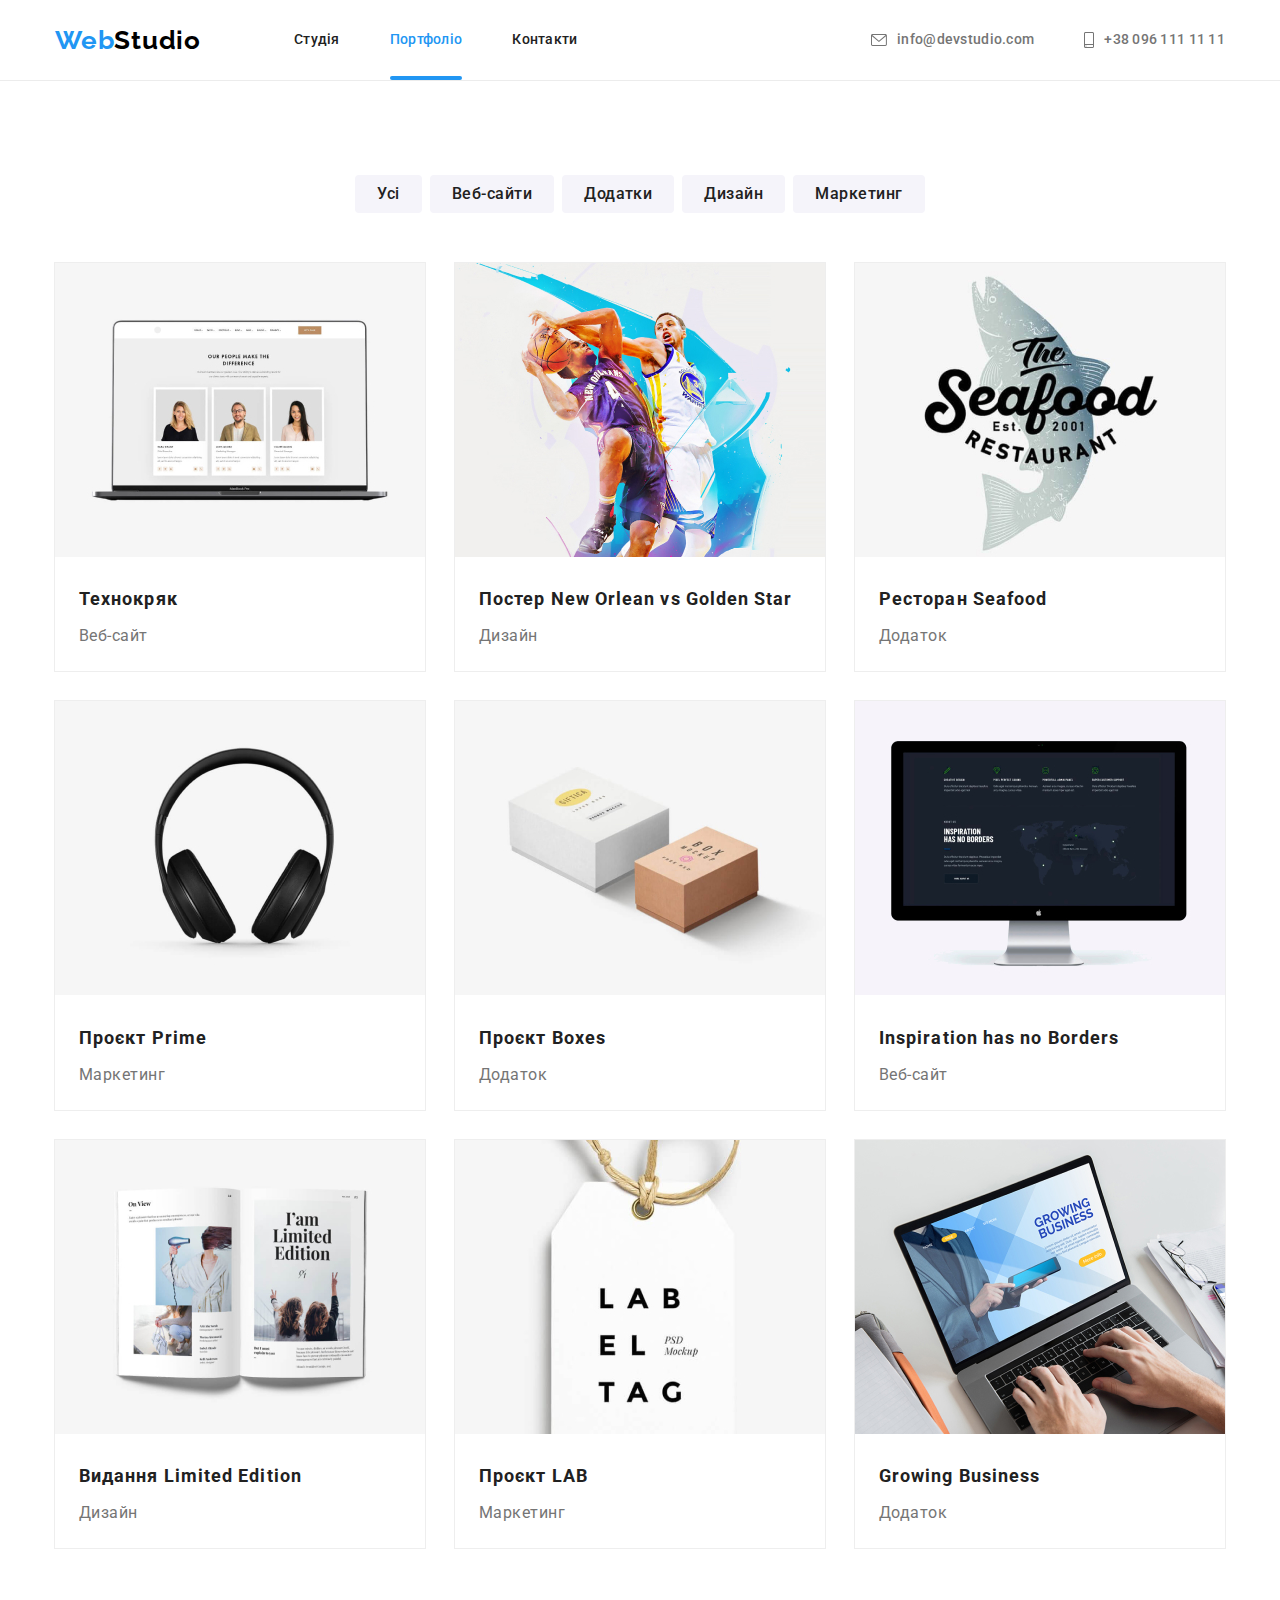
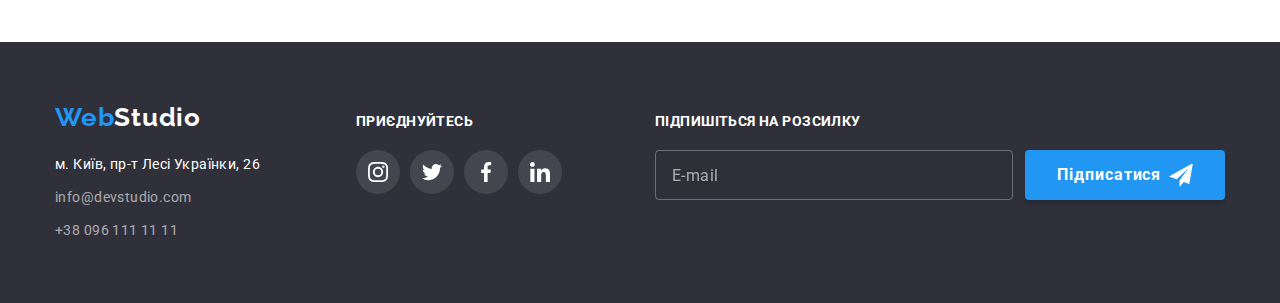
==== commit 4e4d03a3: "hhhw7" ====
--- a/portfolio.html
+++ b/portfolio.html
@@ -15,27 +15,27 @@
 </head>
  <body>
     <!-- шапка-->
-    <header class="header ">
-      <div class="header-menu container">
-      <a class="header-link link" href="./index.html"><span class="colortext">Web</span>Studio</a>
-      <nav>
-        <ul class="header-list" > 
-          <li class="header-item list" ><a class="header-links link" href="./index.html"> Студія</a></li>
-          <li class="header-item list"><a class="header-links link current" href="./portfolio.html">Портфоліо</a></li>
-          <li class="header-item list"><a class="header-links link" href="#">Контакти</a></li>
+    <header class="header">
+      <div class="header__container container">
+      <a class="header__logo logo link" href="./index.html"><span class="logo__colortext">Web</span>Studio</a>
+      <nav class="navigation header__navigation">
+        <ul class="navigation__list" > 
+          <li class="navigation__item list" ><a class="navigation__link link" href="./index.html"> Студія</a></li>
+          <li class="navigation__item"><a class="navigation__link current  link" href="./portfolio.html">Портфоліо</a></li>
+          <li class="navigation__item"><a class="navigation__link link" href="#">Контакти</a></li>
         </ul>
       </nav>
-      <ul class="header-contact">
-        <li class="header-contact-item list">
-          <a class="header-mail link " href="mailto:info@devstudio.com">
-            <svg class="header-contact-icon" width="16" height="12">
+      <ul class="header__contacts contacts">
+        <li class="contacts__item list">
+          <a class="contacts__mail link " href="mailto:info@devstudio.com">
+            <svg class="contacts__icon" width="16" height="12">
               <use href="./images/icons.svg#envelope" ></use>
             </svg>
             info@devstudio.com</a>
         </li>
-        <li class="header-contact-item list">
-          <a class="header-tel link" href="tel:+380961111111">
-            <svg class="header-contact-icon" width="10" height="16">
+        <li class="contacts__item list">
+          <a class="contacts__tel link" href="tel:+380961111111">
+            <svg class="contacts__icon" width="10" height="16">
               <use href="./images/icons.svg#smartphone" ></use>
             </svg> 
             +38 096 111 11 11</a></li>
@@ -266,7 +266,7 @@
  <footer class="footer ">
   <div class="container footer-container">
   <div class="footer-nav">
-  <a class="footer-link link" href="./index.html"> <span class="colortext">Web</span>Studio</a>
+    <a class="footer__logo logo link" href="./index.html"> <span class="logo__colortext">Web</span>Studio</a>
   <address class="adress">
     <p class="adress-text">м. Київ, пр-т Лесі Українки, 26 </p>
     <ul class="">
--- a/css/main.min.css
+++ b/css/main.min.css
@@ -1 +1 @@
-:root{--primary-text-color:#212121;--titl-text-color:#757575;--accent-color:#2196F3;--background-color:#F5F4FA;--background-color-footer:#2F303A;--color-white: #fff;--timing-function: cubic-bezier(0.4, 0, 0.2, 1)}p,h1,h2,h3,h4,h5,h6{margin:0}ul{margin:0;padding-left:0;list-style:none}body{font-family:"Roboto",sans-serif;background:#fff;color:var(--primary-text-color)}.list{list-style:none;margin:0;padding:0}.link{text-decoration:none}.section{padding:94px 0}.header{background-color:#fff;border-bottom:1px solid #ececec}.header-menu{display:flex;align-items:center}.header-link{font-family:"Raleway";font-style:normal;font-weight:700;font-size:26px;line-height:1.19;letter-spacing:.03em;color:#000;transition:color 250ms cubic-bezier(0.4, 0, 0.2, 1)}.colortext{color:var(--accent-color)}.header-links{display:block;padding-top:32px;padding-bottom:32px;font-weight:500;font-size:14px;line-height:1.14;letter-spacing:.02em;color:var(--primary-text-color);transition:color 250ms cubic-bezier(0.4, 0, 0.2, 1)}.header-links:hover,.header-links:focus{color:var(--accent-color)}.header-link:hover,.header-link:focus{color:var(--accent-color)}.header-list{display:flex;margin-left:93px}.header-item:not(:last-child){margin-right:50px}.header-mail,.header-tel{display:flex;align-items:center;padding-top:32px;padding-bottom:32px;font-weight:500;font-size:14px;line-height:1.14;letter-spacing:.02em;color:var(--titl-text-color);transition:color 250ms cubic-bezier(0.4, 0, 0.2, 1)}.header-mail:hover,.header-tel:hover,.header-mail:focus,.header-tel:focus{color:var(--accent-color)}.header-contact{display:flex;margin-left:auto;justify-content:center}.header-contact-item:not(:last-child){margin-right:50px}.current{position:relative;color:var(--accent-color);transition-property:background-color;transition-duration:250ms}.current::after{position:absolute;content:"";display:block;color:var(--accent-color);left:0;bottom:0;width:100%;height:4px;background-size:cover;background-color:var(--accent-color);border-radius:2px;transition:250ms cubic-bezier(0.4, 0, 0.2, 1)}.header-contact-icon{fill:currentColor;margin-right:10px}.container{width:1200px;margin:0 auto;padding:0 15px;padding-right:15px}.visually-hidden{position:absolute;width:1px;height:1px;margin:-1px;border:0;padding:0;white-space:nowrap;-webkit-clip-path:inset(100%);clip-path:inset(100%);clip:rect(0 0 0 0);overflow:hidden}.overlay{background-image:linear-gradient(to right, rgba(47, 48, 58, 0.4), rgba(47, 48, 58, 0.4)),url(../images/header.jpg);margin-left:auto;margin-right:auto;max-width:1600px;height:600px;background-color:#c4c4c4;background-repeat:no-repeat;background-size:cover}.hat{padding:200px 0;text-align:center}.hat-title{font-weight:900;font-size:44px;line-height:1.36;letter-spacing:.06em;text-align:center;text-transform:uppercase;color:#fff;margin-top:0;margin-bottom:30px;margin-right:auto;margin-left:auto;width:696px}.hat-btn{display:inline-block;align-items:center;font-family:"Roboto";font-style:normal;font-weight:700;font-size:16px;line-height:1.87;letter-spacing:.06em;background-color:var(--accent-color);color:#fff;cursor:pointer;border-radius:4px;padding:10px 32px;border:none;text-align:center;min-width:216px}.backdrop{position:fixed;top:0;left:0;width:100%;height:100%;background:rgba(0,0,0,.2);transition:opacity 300ms linear,visibility 300ms linear}.modal{position:absolute;width:528px;min-height:581px;left:50%;top:50%;background:#fff;box-shadow:0px 1px 3px rgba(0,0,0,.12),0px 1px 1px rgba(0,0,0,.14),0px 2px 1px rgba(0,0,0,.2);border-radius:4px;transform:translate(-50%, -50%) scale(1);transition:transform 250ms cubic-bezier(0.4, 0, 0.2, 1)}.backdrop.is-hidden .modal{transform:translate(-50%, -50%) scale(0);transition:transform 250ms cubic-bezier(0.4, 0, 0.2, 1)}.icon-close:focus,.icon-close:hover{fill:var(--accent-color)}.btn-close{position:absolute;background:#fff;border:1px solid rgba(0,0,0,.1);display:flex;align-items:center;justify-content:center;width:30px;height:30px;border-radius:50%;top:8px;right:8px;cursor:pointer;fill:#000;z-index:3}.btn-close:focus,.btn-close:hover{fill:var(--accent-color)}.backdrop.is-hidden{opacity:0;pointer-events:none;visibility:hidden}.modal-form{padding:40px}.modal-form-title{display:block;font-style:normal;font-weight:700;font-size:20px;line-height:1.15;letter-spacing:.03em;text-align:center;margin-bottom:30px;color:var(--primary-text-color)}.modal-form-name,.modal-form-tel,.modal-form-mail{position:relative;margin-bottom:28px}.modal-input{width:100%;height:40px;bottom:0;left:0;border:1px solid rgba(33,33,33,.2);padding-left:42px;padding-top:12px;padding-bottom:12px;border-radius:4px;cursor:pointer;font-weight:400;font-size:12px;line-height:1.6;letter-spacing:.01em;color:var(--primary-text-color);transition:outline 250ms linear;outline:rgba(0,0,0,0);transition-property:background-color,fill;transition-duration:250ms;transition-timing-function:var(--timing-function)}.modal-form-comment{position:relative;width:100%;height:120px}.modal-label-comment{position:absolute;font-weight:400;font-size:12px;line-height:1.16;letter-spacing:.01em;color:var(--titl-text-color);top:0;left:0;transform:translateY(-120%)}.modal-comment{width:100%;height:120px;border:1px solid rgba(33,33,33,.2);border-radius:4px;cursor:pointer;padding:12px 16px;font-weight:400;font-size:12px;line-height:1.6;letter-spacing:.01em;resize:none;color:var(--primary-text-color);outline:rgba(0,0,0,0);transition:color 250ms linear}.modal-form-comment textarea::-moz-placeholder{font-weight:400;font-size:12px;line-height:1.16;letter-spacing:.01em;color:rgba(117,117,117,.5)}.modal-form-comment textarea:-ms-input-placeholder{font-weight:400;font-size:12px;line-height:1.16;letter-spacing:.01em;color:rgba(117,117,117,.5)}.modal-form-comment textarea::placeholder{font-weight:400;font-size:12px;line-height:1.16;letter-spacing:.01em;color:rgba(117,117,117,.5)}.modal-form-comment textarea{color:var(--primary-text-color)}.modal-label{position:absolute;display:block;margin-bottom:4px;padding-bottom:4px;font-style:normal;font-weight:400;font-size:12px;line-height:1.6;letter-spacing:.01em;color:var(--titl-text-color);top:-50%;left:0}.madal-form-policy{display:flex;justify-content:center;align-items:center;padding-top:20px}.modal-label-policy{display:flex;font-family:"Roboto";font-style:normal;font-weight:400;font-size:14px;line-height:1.71;letter-spacing:.03em;color:#757575;align-items:center;justify-content:center}.checkbox{position:absolute;width:1px;height:1px;margin:-1px;border:0;padding:0;clip:rect(0 0 0 0);overflow:hidden}.modal-icon{display:block;height:15px;width:16px;background-color:var(--color-white);border:2px solid var(--primary-text-color);border-radius:2px;margin-right:7px;transition:background 250ms linear}.checkbox:checked+.modal-icon{background-color:var(--accent-color);border:var(--accent-color)}.btn-modal-form{display:block;width:200px;height:50px;background-color:var(--accent-color);color:var(--color-white);border:none;box-shadow:0px 4px 4px rgba(0,0,0,.15);border-radius:4px;cursor:pointer;font-family:"Roboto";font-style:normal;align-items:center;text-align:center;font-weight:700;font-size:16px;line-height:1.88;letter-spacing:.06em;margin:30px auto 0;transition-property:background-color,fill;transition-duration:250ms;transition-timing-function:var(--timing-function)}.policy-link{font-weight:400;font-size:14px;line-height:1.71;letter-spacing:.03em;line-height:1px;-webkit-text-decoration-line:underline;text-decoration-line:underline;color:var(--accent-color);margin-left:5px}.name-svg{position:absolute;left:12px;top:50%;color:var(--accent-color);display:inline-block;transform:translateY(-50%);transition:color 250ms linear 0s}.modal-input:focus~.name-svg{fill:#2196f3}.modal-input:focus,.modal-comment:focus{outline:#2196f3 1px solid}.footer-form{display:block;margin-left:93px;width:570px;height:86px}.footer-form-title{display:block;font-weight:700;font-size:14px;line-height:1.14;letter-spacing:.03em;text-transform:uppercase;margin-bottom:20px;color:#fff}.footer-form-btn{display:flex;align-items:center;text-align:center;justify-content:space-around;padding:10px 28px;margin:0;width:200px;height:50px;background-color:var(--accent-color);color:var(--color-white);font-family:"Roboto";font-style:normal;font-weight:700;font-size:16px;line-height:1.88;letter-spacing:.06em;border:none;box-shadow:0px 4px 4px rgba(0,0,0,.15);border-radius:4px;cursor:pointer}.footer-form-icon{fill:var(--color-white)}.form-list input{height:50px;width:358px;margin:0;padding-left:16px;padding-top:15px;padding-bottom:15px;background:none;border:1px solid rgba(255,255,255,.3);filter:drop-shadow(0px 4px 4px rgba(0, 0, 0, 0.15));border-radius:4px;color:var(--color-white);transition:color 250ms linear}.form-list input::-moz-placeholder{font-weight:400;font-size:16px;line-height:1.25;letter-spacing:.03em;display:flex;align-items:center;color:rgba(255,255,255,.6)}.form-list input:-ms-input-placeholder{font-weight:400;font-size:16px;line-height:1.25;letter-spacing:.03em;display:flex;align-items:center;color:rgba(255,255,255,.6)}.form-list input::placeholder{font-weight:400;font-size:16px;line-height:1.25;letter-spacing:.03em;display:flex;align-items:center;color:rgba(255,255,255,.6)}.form-item{display:flex}.form-list:not(:last-child){margin-right:12px}.property-list{display:flex}.property-item{width:270px}.property-item:not(:last-child){margin-right:30px}.icon-link{color:var(--primary-text-color);display:flex;align-items:center;justify-content:center;background:var(--background-color);width:270px;height:120px;border:none;border-radius:4px;margin-bottom:30px}.icon-sot{fill:currentColor}.property-titles{font-weight:700;font-size:14px;line-height:1.14;letter-spacing:.03em;text-transform:uppercase;color:var(--primary-text-color);margin-bottom:10px}.property-text{font-weight:400;font-size:14px;line-height:1.71;letter-spacing:.03em;color:var(--titl-text-color)}.team{background:#f5f4fa}.team-title{font-weight:700;font-size:36px;line-height:1.16;letter-spacing:.03em;text-align:center;color:var(--primary-text-color);margin-bottom:50px}.team-list{display:flex}.team-item{width:270px;left:815px;top:1632px;background:#fff;box-shadow:0px 1px 3px rgba(0,0,0,.12),0px 1px 1px rgba(0,0,0,.14),0px 2px 1px rgba(0,0,0,.2);border-radius:0px 0px 4px 4px}.team-item:not(:last-child){margin-right:30px}.team-item-title{font-weight:500;font-size:16px;line-height:1.18;letter-spacing:.03em;text-align:center;color:var(--primary-text-color)}.team-item-text{font-weight:400;font-size:16px;line-height:1.18;letter-spacing:.03em;text-align:center;color:var(--titl-text-color);padding-top:10px}.team-dop{padding:30px 0;text-align:center}.team-cot-link{color:#afb1b8;display:flex;align-items:center;justify-content:center;width:44px;height:44px;border-radius:50%;background:var(--color-white);transition:color 250ms linear,background 250ms linear}.team-cot-link:hover,.team-cot-link:focus{background-color:var(--accent-color);color:var(--color-white)}.team-cot-icon{fill:currentColor}.team-cot-icon:not(:last-child){margin-right:10px}.team-cot-list{display:flex;align-items:center;justify-content:center;margin-top:16px}.work-title{text-align:center;font-weight:700;font-size:36px;line-height:1.16;letter-spacing:.03em;color:var(--primary-text-color);margin-bottom:50px}.work{padding-bottom:94px}.work-list{display:flex}.work-item:not(:last-child){margin-right:32px}.work-link{position:relative;display:block;line-height:0}.work-text{position:absolute;text-align:center;font-weight:700;font-size:14px;line-height:1.14;letter-spacing:.03em;text-transform:uppercase;bottom:0;right:0;width:370px;height:70px;padding-top:27px;text-align:center;background:rgba(47,48,58,.8);color:#fff}.klients-title{font-style:normal;text-align:center;font-weight:700;font-size:36px;line-height:1.16;letter-spacing:.03em;margin-bottom:50px;color:var(--primary-text-color)}.klients-item{width:170px;height:92px}.klients-item:not(:last-child){margin-right:30px}.klients-link{color:#afb1b8;display:flex;align-items:center;justify-content:center;background:var(--color-white);width:100%;height:100%;border:1px solid #afb1b8;border-radius:4px;transition:color 250ms linear,border 250ms linear}.klients-link:hover,.klients-link:focus{color:var(--accent-color);border-color:var(--accent-color)}.klients-icon{fill:currentColor}.klients-list{display:flex}.button{display:flex;margin-left:auto;justify-content:center;margin-bottom:50px}.button-item:not(:last-child){margin-right:8px}.buttons{display:inline-block;cursor:pointer;border-radius:4px;padding:6px 22px;border:none;font-family:"Roboto";font-style:normal;font-weight:500;font-size:16px;line-height:1.62;letter-spacing:.03em;text-align:center;color:var(--primary-text-color);background:#f5f4fa;transition:color 250ms linear,background 250ms linear}.buttons:hover,.buttons:focus{color:#fff;background:var(--accent-color);box-shadow:0px 3px 1px rgba(0,0,0,.1),0px 1px 2px rgba(0,0,0,.08),0px 2px 2px rgba(0,0,0,.12)}.photo-title{font-weight:700;font-size:18px;line-height:2;letter-spacing:.06em;margin-bottom:4px;color:var(--primary-text-color)}.photo-text{font-weight:400;font-size:16px;line-height:1.88;letter-spacing:.03em;color:var(--titl-text-color)}.photo-link{display:block;background-color:var(--color-white);transition:box-shadow 250ms cubic-bezier(0.4, 0, 0.2, 1)}.photo-link:hover,.photo-link:focus{box-shadow:0px 1px 1px rgba(0,0,0,.12),0px 4px 4px rgba(0,0,0,.06),1px 4px 6px rgba(0,0,0,.16)}.photo{display:flex;flex-wrap:wrap;list-style:none}.photo-item{margin-right:30px;margin-bottom:30px;outline:1px solid #eee}.photo-dop{padding:20px 24px}.photo-item:nth-child(3n){margin-right:0}.photo-item:nth-last-child(-n+3){margin-bottom:0}.wrapper{position:relative;overflow:hidden}.wrapper-text{position:absolute;top:1px;left:0;font-weight:400;font-size:18px;line-height:1.56;letter-spacing:.03em;color:#fff;background-color:rgba(33,150,243,.9);justify-content:center;align-items:center;width:100%;height:100%;padding-left:24px;padding-right:24px;padding-top:63px;transform:translateY(100%);transition:transform 250ms cubic-bezier(0.4, 0, 0.2, 1);overflow:auto}.photo-link:hover .wrapper-text{transform:translateY(0)}.footer-tel{display:inline-block;font-style:normal;font-weight:400;font-size:14px;line-height:1.71;letter-spacing:.03em;color:rgba(255,255,255,.6);transition:color 250ms cubic-bezier(0.4, 0, 0.2, 1)}.footer-tel:hover,.footer-tel:focus{color:var(--accent-color)}.footer-mail{padding-bottom:9px;display:inline-block;font-style:normal;font-weight:400;font-size:14px;line-height:1.71;letter-spacing:.03em;color:rgba(255,255,255,.6);transition:color 250ms cubic-bezier(0.4, 0, 0.2, 1)}.footer-mail:hover,.footer-mail:focus{color:var(--accent-color)}.footer{display:block;background:#2f303a;padding-top:60px;padding-bottom:60px}.footer-container{display:flex;align-items:baseline}.footer-nav{display:block;width:231px}.adress-text{display:inline-block;font-style:normal;font-weight:400;font-size:14px;line-height:1.71;letter-spacing:.03em;color:#fff;padding-bottom:9px}.footer-link{display:inline-block;font-family:"Raleway";font-style:normal;font-weight:700;font-size:26px;line-height:1.19;letter-spacing:.03em;color:#fff;margin-bottom:20px;transition:color 250ms cubic-bezier(0.4, 0, 0.2, 1)}.footer-link:hover,.footer-link:focus{color:var(--accent-color)}.address{display:block}.footer-cot-seti{margin-left:70px}.title-cot-seti{display:block;font-style:normal;font-weight:700;font-size:14px;line-height:21.14;letter-spacing:.03em;text-transform:uppercase;color:#fff;margin-bottom:20px}.footer-cot-item{width:44px;height:44px}.footer-cot-link{color:#fff;display:flex;align-items:center;justify-content:center;width:100%;height:100%;border-radius:50%;background:rgba(255,255,255,.1);transition:color 250ms linear,background 250ms linear}.footer-cot-link:hover,.footer-cot-link:focus{background-color:var(--accent-color)}.footer-cot-icon{fill:currentColor}.footer-cot-icon:not(:last-child){margin-right:10px}.footer-cot-list{display:flex}/*# sourceMappingURL=main.min.css.map */+:root{--primary-text-color:#212121;--titl-text-color:#757575;--accent-color:#2196F3;--background-color:#F5F4FA;--background-color-footer:#2F303A;--color-white: #fff;--timing-function: cubic-bezier(0.4, 0, 0.2, 1)}p,h1,h2,h3,h4,h5,h6{margin:0}ul{margin:0;padding-left:0;list-style:none}.footer-cot-link,.property__icon,.contacts__tel,.contacts__mail,.header__container{display:flex;align-items:center}body{font-family:"Roboto",sans-serif;background:#fff;color:var(--primary-text-color)}.list{list-style:none;margin:0;padding:0}.link{text-decoration:none}.section{padding:94px 0}.header{background-color:#fff;border-bottom:1px solid #ececec}.header__logo{color:#000}.header__logo:hover,.header__logo:focus{color:var(--accent-color)}.logo{font-family:"Raleway";font-style:normal;font-weight:700;font-size:26px;line-height:1.19;letter-spacing:.03em;transition:color 250ms cubic-bezier(0.4, 0, 0.2, 1)}.logo__colortext{color:var(--accent-color)}.navigation__list{display:flex;margin-left:93px}.navigation__item:not(:last-child){margin-right:50px}.navigation__link{display:block;padding-top:32px;padding-bottom:32px;font-weight:500;font-size:14px;line-height:1.14;letter-spacing:.02em;color:var(--primary-text-color);transition:color 250ms cubic-bezier(0.4, 0, 0.2, 1)}.navigation__link:hover,.navigation__link:focus{color:var(--accent-color)}.header__contacts{margin-left:auto}.contacts{display:flex;justify-content:center}.contacts__item:not(:last-child){margin-right:50px}.contacts__mail,.contacts__tel{padding-top:32px;padding-bottom:32px;font-weight:500;font-size:14px;line-height:1.14;letter-spacing:.02em;color:var(--titl-text-color);transition:color 250ms cubic-bezier(0.4, 0, 0.2, 1)}.contacts__mail:hover,.contacts__tel:hover,.contacts__mail:focus,.contacts__tel:focus{color:var(--accent-color)}.contacts__icon{fill:currentColor;margin-right:10px}.current{position:relative;color:var(--accent-color);transition-property:background-color;transition-duration:250ms}.current::after{position:absolute;content:"";display:block;color:var(--accent-color);left:0;bottom:0;width:100%;height:4px;background-size:cover;background-color:var(--accent-color);border-radius:2px;transition:250ms cubic-bezier(0.4, 0, 0.2, 1)}.container{width:1200px;margin:0 auto;padding:0 15px;padding-right:15px}.visually-hidden{position:absolute;width:1px;height:1px;margin:-1px;border:0;padding:0;white-space:nowrap;-webkit-clip-path:inset(100%);clip-path:inset(100%);clip:rect(0 0 0 0);overflow:hidden}.overlay{background-image:linear-gradient(to right, rgba(47, 48, 58, 0.4), rgba(47, 48, 58, 0.4)),url(../images/header.jpg);margin-left:auto;margin-right:auto;max-width:1600px;height:600px;background-color:#c4c4c4;background-repeat:no-repeat;background-size:cover}.hat{padding:200px 0;text-align:center}.hat-title{font-weight:900;font-size:44px;line-height:1.36;letter-spacing:.06em;text-align:center;text-transform:uppercase;color:#fff;margin-top:0;margin-bottom:30px;margin-right:auto;margin-left:auto;width:696px}.hat-btn{display:inline-block;align-items:center;font-family:"Roboto";font-style:normal;font-weight:700;font-size:16px;line-height:1.87;letter-spacing:.06em;background-color:var(--accent-color);color:#fff;cursor:pointer;border-radius:4px;padding:10px 32px;border:none;text-align:center;min-width:216px}.property__list{display:flex}.property__item{width:270px}.property__item:not(:last-child){margin-right:30px}.property__icon{color:var(--primary-text-color);justify-content:center;background:var(--background-color);width:270px;height:120px;border:none;border-radius:4px;margin-bottom:30px}.property__icons{fill:currentColor}.property__title{font-weight:700;font-size:14px;line-height:1.14;letter-spacing:.03em;text-transform:uppercase;color:var(--primary-text-color);margin-bottom:10px}.property__text{font-weight:400;font-size:14px;line-height:1.71;letter-spacing:.03em;color:var(--titl-text-color)}.team{background:#f5f4fa}.team__title{font-weight:700;font-size:36px;line-height:1.16;letter-spacing:.03em;text-align:center;color:var(--primary-text-color);margin-bottom:50px}.team__list{display:flex}.team__item{width:270px;left:815px;top:1632px;background:#fff;box-shadow:0px 1px 3px rgba(0,0,0,.12),0px 1px 1px rgba(0,0,0,.14),0px 2px 1px rgba(0,0,0,.2);border-radius:0px 0px 4px 4px}.team__item:not(:last-child){margin-right:30px}.team__card{padding:30px 0;text-align:center}.card__title{font-weight:500;font-size:16px;line-height:1.18;letter-spacing:.03em;text-align:center;color:var(--primary-text-color)}.card__text{font-weight:400;font-size:16px;line-height:1.18;letter-spacing:.03em;text-align:center;color:var(--titl-text-color);padding-top:10px}.socials{display:flex;align-items:center;justify-content:center}.card__socials{margin-top:16px}.socials__link{color:#afb1b8;display:flex;align-items:center;justify-content:center;width:44px;height:44px;border-radius:50%;background:var(--color-white);transition:color 250ms linear,background 250ms linear}.socials__link:hover,.socials__link:focus{background-color:var(--accent-color);color:var(--color-white)}.socials__icon{fill:currentColor}.socials__icon:not(:last-child){margin-right:10px}.work{padding-bottom:94px}.work__title{text-align:center;font-weight:700;font-size:36px;line-height:1.16;letter-spacing:.03em;color:var(--primary-text-color);margin-bottom:50px}.work__list{display:flex}.work__item:not(:last-child){margin-right:32px}.work__link{position:relative;display:block;line-height:0}.work__text{position:absolute;text-align:center;font-weight:700;font-size:14px;line-height:1.14;letter-spacing:.03em;text-transform:uppercase;bottom:0;right:0;width:370px;height:70px;padding-top:27px;text-align:center;background:rgba(47,48,58,.8);color:#fff}.klients-title{font-style:normal;text-align:center;font-weight:700;font-size:36px;line-height:1.16;letter-spacing:.03em;margin-bottom:50px;color:var(--primary-text-color)}.klients-item{width:170px;height:92px}.klients-item:not(:last-child){margin-right:30px}.klients-link{color:#afb1b8;display:flex;align-items:center;justify-content:center;background:var(--color-white);width:100%;height:100%;border:1px solid #afb1b8;border-radius:4px;transition:color 250ms linear,border 250ms linear}.klients-link:hover,.klients-link:focus{color:var(--accent-color);border-color:var(--accent-color)}.klients-icon{fill:currentColor}.klients-list{display:flex}.button{display:flex;margin-left:auto;justify-content:center;margin-bottom:50px}.button-item:not(:last-child){margin-right:8px}.buttons{display:inline-block;cursor:pointer;border-radius:4px;padding:6px 22px;border:none;font-family:"Roboto";font-style:normal;font-weight:500;font-size:16px;line-height:1.62;letter-spacing:.03em;text-align:center;color:var(--primary-text-color);background:#f5f4fa;transition:color 250ms linear,background 250ms linear}.buttons:hover,.buttons:focus{color:#fff;background:var(--accent-color);box-shadow:0px 3px 1px rgba(0,0,0,.1),0px 1px 2px rgba(0,0,0,.08),0px 2px 2px rgba(0,0,0,.12)}.photo-title{font-weight:700;font-size:18px;line-height:2;letter-spacing:.06em;margin-bottom:4px;color:var(--primary-text-color)}.photo-text{font-weight:400;font-size:16px;line-height:1.88;letter-spacing:.03em;color:var(--titl-text-color)}.photo-link{display:block;background-color:var(--color-white);transition:box-shadow 250ms cubic-bezier(0.4, 0, 0.2, 1)}.photo-link:hover,.photo-link:focus{box-shadow:0px 1px 1px rgba(0,0,0,.12),0px 4px 4px rgba(0,0,0,.06),1px 4px 6px rgba(0,0,0,.16)}.photo{display:flex;flex-wrap:wrap;list-style:none}.photo-item{margin-right:30px;margin-bottom:30px;outline:1px solid #eee}.photo-dop{padding:20px 24px}.photo-item:nth-child(3n){margin-right:0}.photo-item:nth-last-child(-n+3){margin-bottom:0}.wrapper{position:relative;overflow:hidden}.wrapper-text{position:absolute;top:1px;left:0;font-weight:400;font-size:18px;line-height:1.56;letter-spacing:.03em;color:#fff;background-color:rgba(33,150,243,.9);justify-content:center;align-items:center;width:100%;height:100%;padding-left:24px;padding-right:24px;padding-top:63px;transform:translateY(100%);transition:transform 250ms cubic-bezier(0.4, 0, 0.2, 1);overflow:auto}.photo-link:hover .wrapper-text{transform:translateY(0)}.footer-mail,.footer-tel{display:inline-block;font-style:normal;font-size:14px;line-height:1.71;letter-spacing:.03em;color:rgba(255,255,255,.6);transition:color 250ms cubic-bezier(0.4, 0, 0.2, 1)}.footer-mail{padding-bottom:9px}.footer-mail:hover,.footer-tel:hover,.footer-mail:focus,.footer-tel:focus{color:var(--accent-color)}.footer{display:block;background:#2f303a;padding-top:60px;padding-bottom:60px}.footer-container{display:flex;align-items:baseline}.footer-nav{display:block;width:231px}.adress-text{display:inline-block;font-style:normal;font-size:14px;line-height:1.71;letter-spacing:.03em;color:#fff;padding-bottom:9px}.footer__logo{display:inline-block;color:#fff;margin-bottom:20px}.footer__logo:hover,.footer__logo:focus{color:var(--accent-color)}.address{display:block}.footer-cot-seti{margin-left:70px}.title-cot-seti{display:block;font-style:normal;font-weight:700;font-size:14px;line-height:1.14;letter-spacing:.03em;text-transform:uppercase;color:#fff;margin-bottom:20px}.footer-cot-item{width:44px;height:44px}.footer-cot-link{color:#fff;justify-content:center;width:100%;height:100%;border-radius:50%;background:rgba(255,255,255,.1);transition:color 250ms linear,background 250ms linear}.footer-cot-link:hover,.footer-cot-link:focus{background-color:var(--accent-color)}.footer-cot-icon{fill:currentColor}.footer-cot-list{display:flex}.footer-cot-item:not(:last-child){margin-right:10px}.backdrop{position:fixed;top:0;left:0;width:100%;height:100%;background:rgba(0,0,0,.2);transition:opacity 300ms linear,visibility 300ms linear}.modal{position:absolute;width:528px;min-height:581px;left:50%;top:50%;background:#fff;box-shadow:0px 1px 3px rgba(0,0,0,.12),0px 1px 1px rgba(0,0,0,.14),0px 2px 1px rgba(0,0,0,.2);border-radius:4px;transform:translate(-50%, -50%) scale(1);transition:transform 250ms cubic-bezier(0.4, 0, 0.2, 1)}.backdrop.is-hidden .modal{transform:translate(-50%, -50%) scale(0);transition:transform 250ms cubic-bezier(0.4, 0, 0.2, 1)}.icon-close:focus,.icon-close:hover{fill:var(--accent-color)}.btn-close{position:absolute;background:#fff;border:1px solid rgba(0,0,0,.1);display:flex;align-items:center;justify-content:center;width:30px;height:30px;border-radius:50%;top:8px;right:8px;cursor:pointer;fill:#000;z-index:3}.btn-close:focus,.btn-close:hover{fill:var(--accent-color)}.backdrop.is-hidden{opacity:0;pointer-events:none;visibility:hidden}.modal-form{padding:40px}.modal-form-title{display:block;font-style:normal;font-weight:700;font-size:20px;line-height:1.15;letter-spacing:.03em;text-align:center;margin-bottom:30px;color:var(--primary-text-color)}.modal-form-name,.modal-form-tel,.modal-form-mail{position:relative;margin-bottom:28px}.modal-input{width:100%;height:40px;bottom:0;left:0;border:1px solid rgba(33,33,33,.2);padding-left:42px;padding-top:12px;padding-bottom:12px;border-radius:4px;cursor:pointer;font-weight:400;font-size:12px;line-height:1.6;letter-spacing:.01em;color:var(--primary-text-color);transition:outline 250ms linear;outline:rgba(0,0,0,0);transition-property:background-color,fill;transition-duration:250ms;transition-timing-function:var(--timing-function)}.modal-form-comment{position:relative;width:100%;height:120px}.modal-label-comment{position:absolute;font-weight:400;font-size:12px;line-height:1.16;letter-spacing:.01em;color:var(--titl-text-color);top:0;left:0;transform:translateY(-120%)}.modal-comment{width:100%;height:120px;border:1px solid rgba(33,33,33,.2);border-radius:4px;cursor:pointer;padding:12px 16px;font-weight:400;font-size:12px;line-height:1.6;letter-spacing:.01em;resize:none;color:var(--primary-text-color);outline:rgba(0,0,0,0);transition:color 250ms linear}.modal-form-comment textarea::-moz-placeholder{font-weight:400;font-size:12px;line-height:1.16;letter-spacing:.01em;color:rgba(117,117,117,.5)}.modal-form-comment textarea:-ms-input-placeholder{font-weight:400;font-size:12px;line-height:1.16;letter-spacing:.01em;color:rgba(117,117,117,.5)}.modal-form-comment textarea::placeholder{font-weight:400;font-size:12px;line-height:1.16;letter-spacing:.01em;color:rgba(117,117,117,.5)}.modal-form-comment textarea{color:var(--primary-text-color)}.modal-label{position:absolute;display:block;margin-bottom:4px;padding-bottom:4px;font-style:normal;font-weight:400;font-size:12px;line-height:1.6;letter-spacing:.01em;color:var(--titl-text-color);top:-50%;left:0}.madal-form-policy{display:flex;justify-content:center;align-items:center;padding-top:20px}.modal-label-policy{display:flex;font-family:"Roboto";font-style:normal;font-weight:400;font-size:14px;line-height:1.71;letter-spacing:.03em;color:#757575;align-items:center;justify-content:center}.checkbox{position:absolute;width:1px;height:1px;margin:-1px;border:0;padding:0;clip:rect(0 0 0 0);overflow:hidden}.modal-icon{display:block;height:15px;width:16px;background-color:var(--color-white);border:2px solid var(--primary-text-color);border-radius:2px;margin-right:7px;transition:background 250ms linear}.checkbox:checked+.modal-icon{background-color:var(--accent-color);border:var(--accent-color)}.btn-modal-form{display:block;width:200px;height:50px;background-color:var(--accent-color);color:var(--color-white);border:none;box-shadow:0px 4px 4px rgba(0,0,0,.15);border-radius:4px;cursor:pointer;font-family:"Roboto";font-style:normal;align-items:center;text-align:center;font-weight:700;font-size:16px;line-height:1.88;letter-spacing:.06em;margin:30px auto 0;transition-property:background-color,fill;transition-duration:250ms;transition-timing-function:var(--timing-function)}.policy-link{font-weight:400;font-size:14px;line-height:1.71;letter-spacing:.03em;line-height:1px;-webkit-text-decoration-line:underline;text-decoration-line:underline;color:var(--accent-color);margin-left:5px}.name-svg{position:absolute;left:12px;top:50%;color:var(--accent-color);display:inline-block;transform:translateY(-50%);transition:color 250ms linear 0s}.modal-input:focus~.name-svg{fill:#2196f3}.modal-input:focus,.modal-comment:focus{outline:#2196f3 1px solid}.footer-form{display:block;margin-left:93px;width:570px;height:86px}.footer-form-title{display:block;font-weight:700;font-size:14px;line-height:1.14;letter-spacing:.03em;text-transform:uppercase;margin-bottom:20px;color:#fff}.footer-form-btn{display:flex;align-items:center;text-align:center;justify-content:space-around;padding:10px 28px;margin:0;width:200px;height:50px;background-color:var(--accent-color);color:var(--color-white);font-family:"Roboto";font-style:normal;font-weight:700;font-size:16px;line-height:1.88;letter-spacing:.06em;border:none;box-shadow:0px 4px 4px rgba(0,0,0,.15);border-radius:4px;cursor:pointer}.footer-form-icon{fill:var(--color-white)}.form-list input{height:50px;width:358px;margin:0;padding-left:16px;padding-top:15px;padding-bottom:15px;background:none;border:1px solid rgba(255,255,255,.3);filter:drop-shadow(0px 4px 4px rgba(0, 0, 0, 0.15));border-radius:4px;color:var(--color-white);transition:color 250ms linear}.form-list input::-moz-placeholder{font-weight:400;font-size:16px;line-height:1.25;letter-spacing:.03em;display:flex;align-items:center;color:rgba(255,255,255,.6)}.form-list input:-ms-input-placeholder{font-weight:400;font-size:16px;line-height:1.25;letter-spacing:.03em;display:flex;align-items:center;color:rgba(255,255,255,.6)}.form-list input::placeholder{font-weight:400;font-size:16px;line-height:1.25;letter-spacing:.03em;display:flex;align-items:center;color:rgba(255,255,255,.6)}.form-item{display:flex}.form-list:not(:last-child){margin-right:12px}/*# sourceMappingURL=main.min.css.map */